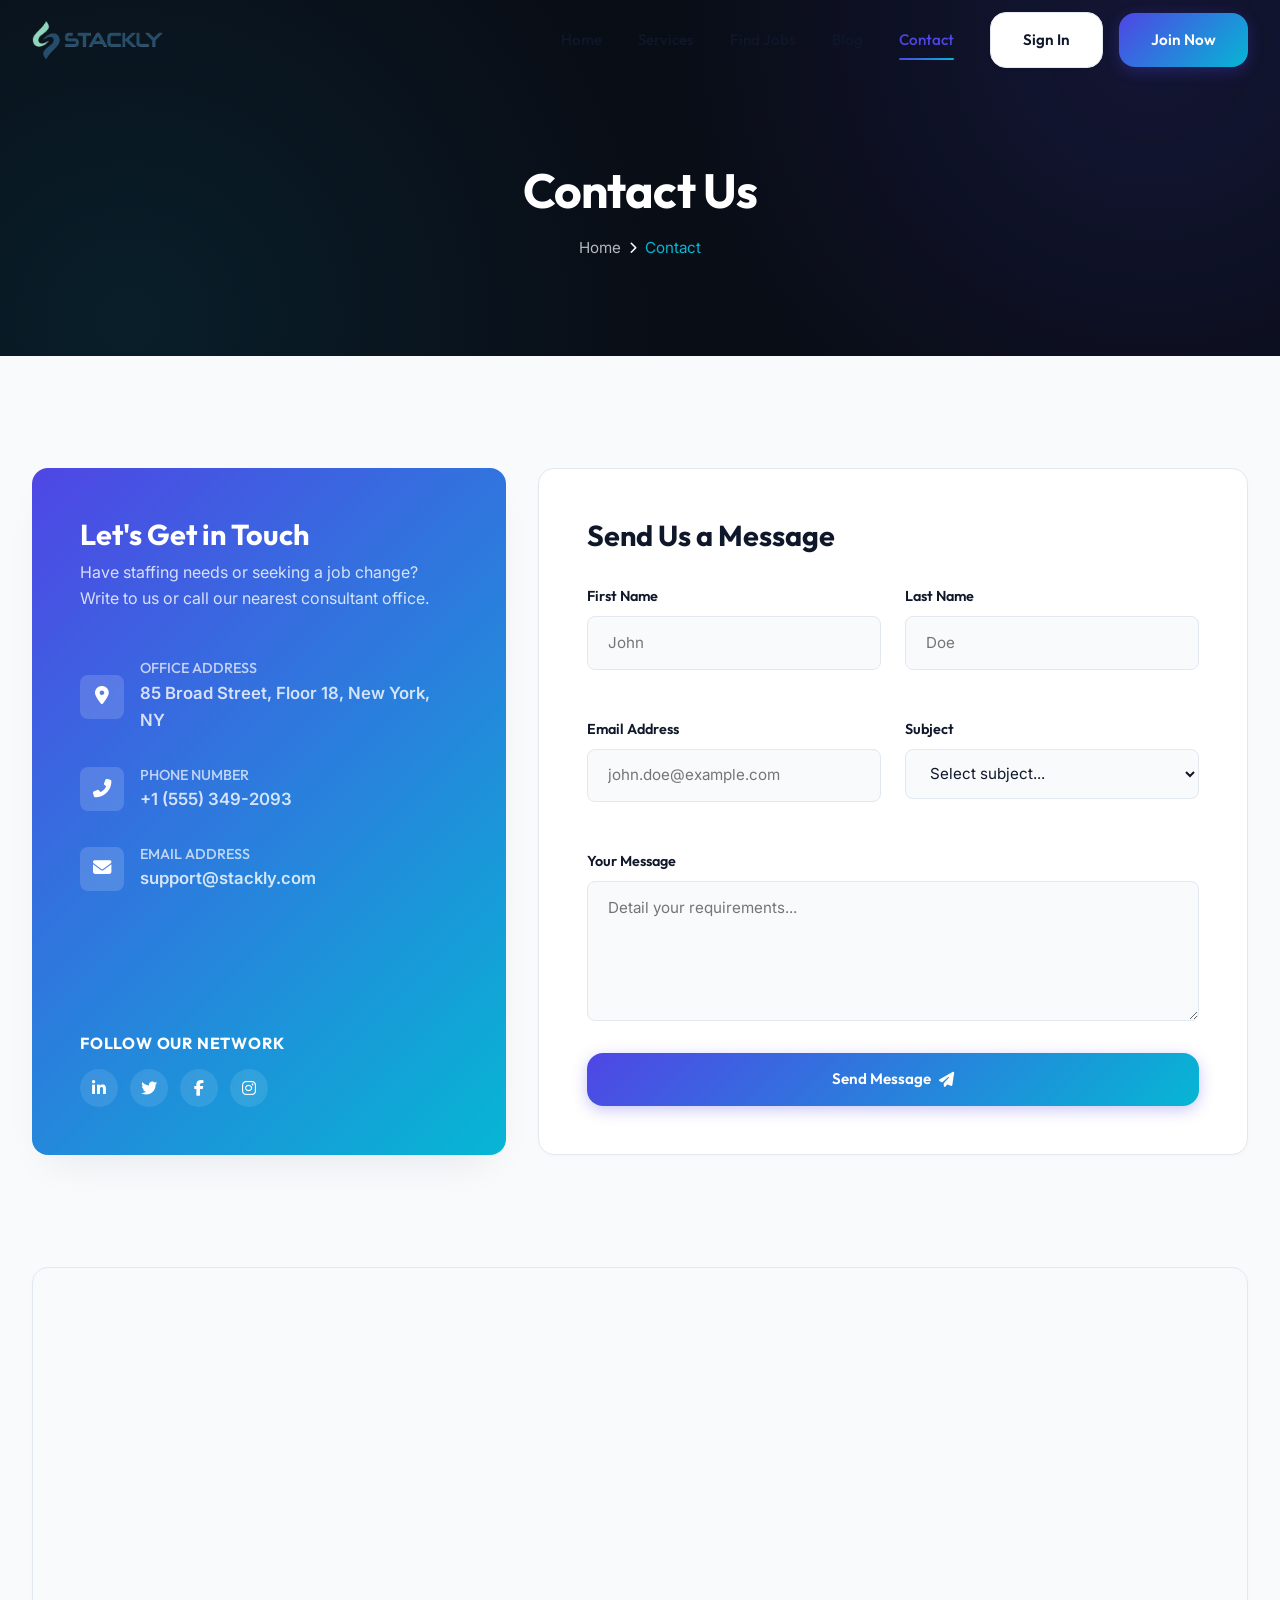
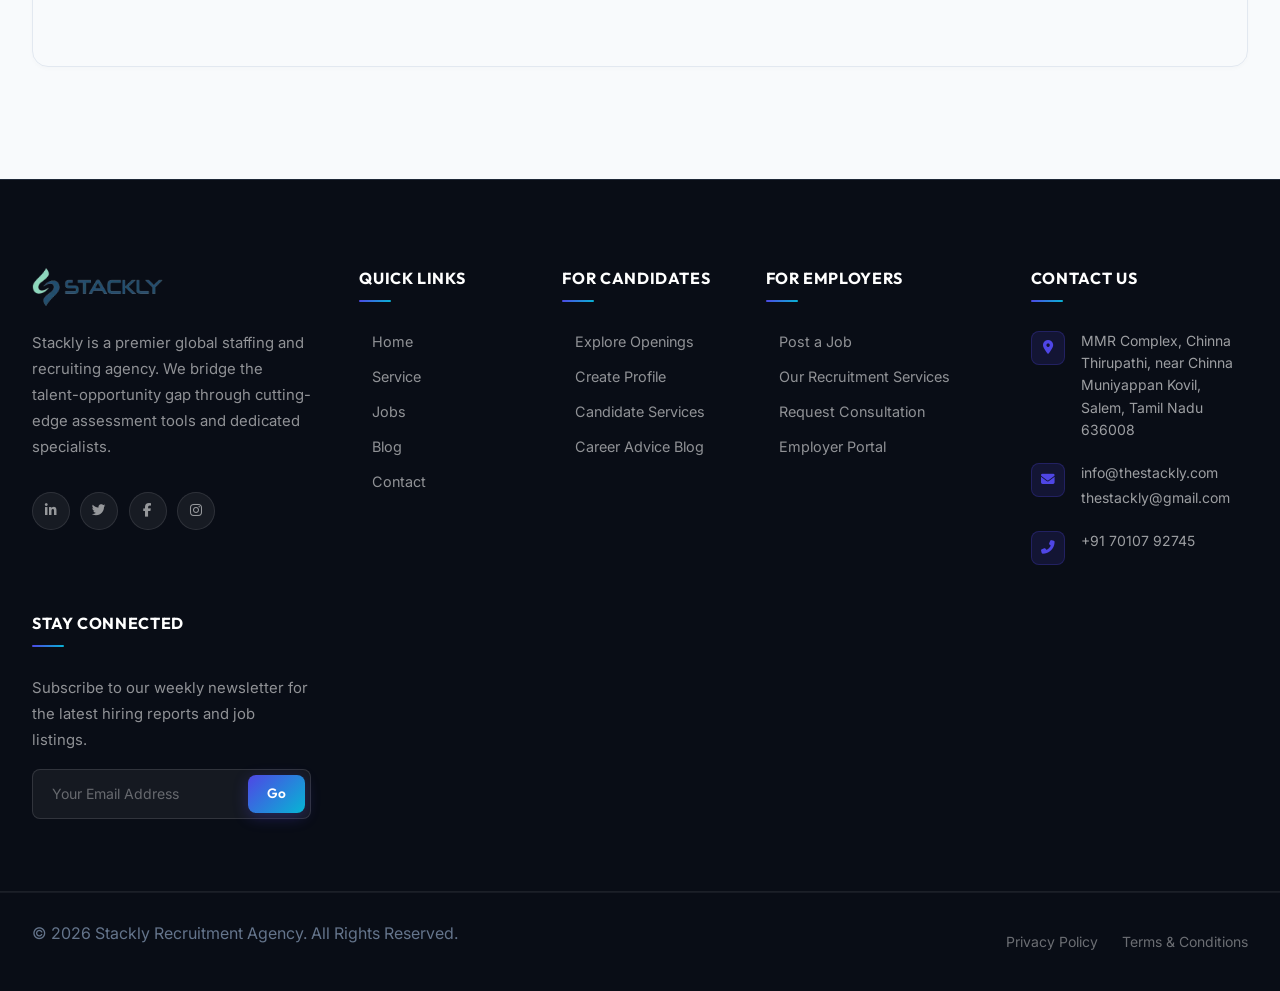
==== Contact.html @ 43ad19b8 "Add files via upload" ====
<!DOCTYPE html>
<html lang="en">
<head>
    <meta charset="UTF-8">
    <meta name="viewport" content="width=device-width, initial-scale=1.0">
    <meta name="description" content="Get in touch with Stackly Recruiting Agency. Find our phone number, address, and online query form.">
    <title>Contact Us - Stackly Recruiting Agency</title>
    <!-- Stylesheet -->
    <link rel="stylesheet" href="css/style.css">
    <!-- FontAwesome for Icons -->
    <link rel="stylesheet" href="https://cdnjs.cloudflare.com/ajax/libs/font-awesome/6.4.0/css/all.min.css">
</head>
<body>

    <!-- ==========================================================================
       HEADER / NAVIGATION
       ========================================================================== -->
    <header class="header">
        <div class="container">
            <a href="index.html" class="logo">
                <img src="images/logo.webp" alt="Stackly Logo">
            </a>
            
            <nav class="nav-menu">
                <a href="index.html" class="nav-link">Home</a>
                <a href="service.html" class="nav-link">Services</a>
                <a href="Project.html" class="nav-link">Find Jobs</a>
                <a href="Blog.html" class="nav-link">Blog</a>
                <a href="Contact.html" class="nav-link active">Contact</a>
                <div class="nav-actions">
                    <a href="signin.html" class="btn btn-secondary">Sign In</a>
                    <a href="signup.html" class="btn btn-primary">Join Now</a>
                </div>
            </nav>
            
            <button class="mobile-nav-toggle" aria-label="Toggle Navigation">
                <i class="fas fa-bars"></i>
            </button>
        </div>
    </header>

    <!-- ==========================================================================
       INNER HERO BANNER
       ========================================================================== -->
    <section class="inner-hero">
        <div class="container">
            <h1>Contact Us</h1>
            <div class="breadcrumbs">
                <a href="index.html">Home</a>
                <i class="fas fa-chevron-right" style="font-size: 0.75rem;"></i>
                <span>Contact</span>
            </div>
        </div>
    </section>

    <!-- ==========================================================================
       CONTACT GRID (INFO + FORM)
       ========================================================================== -->
    <section class="section-padding">
        <div class="container">
            <div class="grid contact-grid">
                
                <!-- Info Panel -->
                <div class="contact-info-panel reveal reveal-left">
                    <div>
                        <h3>Let's Get in Touch</h3>
                        <p style="margin-top: 0.5rem;">Have staffing needs or seeking a job change? Write to us or call our nearest consultant office.</p>
                        
                        <div class="contact-info-list">
                            <div class="contact-info-item">
                                <i class="fas fa-map-marker-alt"></i>
                                <div class="contact-info-text">
                                    <h5>Office Address</h5>
                                    <p>85 Broad Street, Floor 18, New York, NY</p>
                                </div>
                            </div>
                            
                            <div class="contact-info-item">
                                <i class="fas fa-phone-alt"></i>
                                <div class="contact-info-text">
                                    <h5>Phone Number</h5>
                                    <p>+1 (555) 349-2093</p>
                                </div>
                            </div>
                            
                            <div class="contact-info-item">
                                <i class="fas fa-envelope"></i>
                                <div class="contact-info-text">
                                    <h5>Email Address</h5>
                                    <p>support@stackly.com</p>
                                </div>
                            </div>
                        </div>
                    </div>
                    
                    <div>
                        <h4 style="color: #ffffff; font-size: 1rem; text-transform: uppercase; margin-bottom: 1rem; letter-spacing: 0.05em;">Follow Our Network</h4>
                        <div class="contact-socials">
                            <a href="#" aria-label="LinkedIn"><i class="fab fa-linkedin-in"></i></a>
                            <a href="#" aria-label="Twitter"><i class="fab fa-twitter"></i></a>
                            <a href="#" aria-label="Facebook"><i class="fab fa-facebook-f"></i></a>
                            <a href="#" aria-label="Instagram"><i class="fab fa-instagram"></i></a>
                        </div>
                    </div>
                </div>

                <!-- Form Panel -->
                <div class="contact-form-panel reveal reveal-right">
                    <h3 style="margin-bottom: 2rem;">Send Us a Message</h3>
                    
                    <form id="contact-form">
                        <div class="form-group-row">
                            <div class="form-group">
                                <label for="first-name">First Name</label>
                                <input type="text" id="first-name" class="form-control" placeholder="John" required>
                            </div>
                            <div class="form-group">
                                <label for="last-name">Last Name</label>
                                <input type="text" id="last-name" class="form-control" placeholder="Doe" required>
                            </div>
                        </div>
                        
                        <div class="form-group-row">
                            <div class="form-group">
                                <label for="email">Email Address</label>
                                <input type="email" id="email" class="form-control" placeholder="john.doe@example.com" required>
                            </div>
                            <div class="form-group">
                                <label for="subject">Subject</label>
                                <select id="subject" class="form-control" required style="cursor: pointer;">
                                    <option value="" disabled selected>Select subject...</option>
                                    <option value="hiring">Hiring Talent (Employer)</option>
                                    <option value="jobs">Finding a Job (Candidate)</option>
                                    <option value="partnership">Strategic Partnership</option>
                                    <option value="general">General Queries</option>
                                </select>
                            </div>
                        </div>
                        
                        <div class="form-group">
                            <label for="message">Your Message</label>
                            <textarea id="message" class="form-control" placeholder="Detail your requirements..." required></textarea>
                        </div>
                        
                        <button type="submit" class="btn btn-primary" style="width: 100%;">Send Message <i class="fas fa-paper-plane"></i></button>
                    </form>
                </div>
                
            </div>
        </div>
    </section>

    <!-- ==========================================================================
       MAP EMBED SECTION
       ========================================================================== -->
    <section class="container reveal reveal-up" style="margin-bottom: 7rem;">
        <div class="map-container">
            <iframe 
                src="https://www.google.com/maps/embed?pb=!1m18!1m12!1m3!1d3024.4851216514757!2d-74.01358322424858!3d40.70617947139474!2m3!1f0!2f0!3f0!3m2!1i1024!2i768!4f13.1!3m3!1m2!1m3!1d3024.4!2d-74.011!3d40.706!2m3!1f0!2f0!3f0!3m2!1i1024!2i768!4f13.1!5e0!3m2!1sen!2sus!4v1700000000000!5m2!1sen!2sus" 
                allowfullscreen="" 
                loading="lazy" 
                referrerpolicy="no-referrer-when-downgrade"
                title="Stackly Head Office Map Location">
            </iframe>
        </div>
    </section>

    <!-- ==========================================================================
       FOOTER
       ========================================================================== -->
    <footer class="footer">
        <div class="footer-top">
            <div class="container">
                <div class="footer-grid">
                    <!-- Column 1: Info -->
                    <div>
                        <a href="index.html" class="footer-logo">
                            <img src="images/logo.webp" alt="Stackly Logo">
                        </a>
                        <p class="footer-desc">Stackly is a premier global staffing and recruiting agency. We bridge the talent-opportunity gap through cutting-edge assessment tools and dedicated specialists.</p>
                        <div class="footer-socials">
                            <a href="404.html" aria-label="Follow us on LinkedIn"><i class="fab fa-linkedin-in"></i></a>
                            <a href="404.html" aria-label="Follow us on Twitter"><i class="fab fa-twitter"></i></a>
                            <a href="404.html" aria-label="Follow us on Facebook"><i class="fab fa-facebook-f"></i></a>
                            <a href="404.html" aria-label="Follow us on Instagram"><i class="fab fa-instagram"></i></a>
                        </div>
                    </div>
                    <!-- Column 2: Quick Links -->
                     <div>
                        <h4 class="footer-title">Quick Links</h4>
                        <div class="footer-links">
                            <a href="index.html">Home</a>
                            <a href="service.html">Service</a>
                            <a href="Project.html">Jobs</a>
                            <a href="Blog.html">Blog</a>
                            <a href="Contact.html">Contact</a>
                        </div>
                    </div>


                    <div>
                        <h4 class="footer-title">For Candidates</h4>
                        <div class="footer-links">
                            <a href="Project.html">Explore Openings</a>
                            <a href="signup.html">Create Profile</a>
                            <a href="service.html">Candidate Services</a>
                            <a href="Blog.html">Career Advice Blog</a>
                        </div>
                    </div>
                    <!-- Column 3: Quick Links -->
                    <div>
                        <h4 class="footer-title">For Employers</h4>
                        <div class="footer-links">
                            <a href="signup.html">Post a Job</a>
                            <a href="service.html">Our Recruitment Services</a>
                            <a href="Contact.html">Request Consultation</a>
                            <a href="signin.html">Employer Portal</a>
                        </div>
                    </div>
                    <!-- Column 4: Contact Us -->
                    <div>
                        <h4 class="footer-title">Contact Us</h4>
                        <div class="footer-contact-list">
                            <div class="footer-contact-item">
                                <div class="footer-contact-icon">
                                    <i class="fas fa-map-marker-alt"></i>
                                </div>
                                <div class="footer-contact-text">
                                    <p>MMR Complex, Chinna Thirupathi, near Chinna Muniyappan Kovil, Salem, Tamil Nadu 636008</p>
                                </div>
                            </div>
                            <div class="footer-contact-item">
                                <div class="footer-contact-icon">
                                    <i class="fas fa-envelope"></i>
                                </div>
                                <div class="footer-contact-text">
                                    <a href="mailto:info@thestackly.com">info@thestackly.com</a>
                                    <a href="mailto:thestackly@gmail.com">thestackly@gmail.com</a>
                                </div>
                            </div>
                            <div class="footer-contact-item">
                                <div class="footer-contact-icon">
                                    <i class="fas fa-phone-alt"></i>
                                </div>
                                <div class="footer-contact-text">
                                    <a href="tel:+917010792745">+91 70107 92745</a>
                                </div>
                            </div>
                        </div>
                    </div>
                    <!-- Column 5: Newsletter -->
                    <div>
                        <h4 class="footer-title">Stay Connected</h4>
                        <p class="footer-desc" style="margin-bottom: 1rem;">Subscribe to our weekly newsletter for the latest hiring reports and job listings.</p>
                        <form id="newsletter-form" class="newsletter-form">
                            <div class="newsletter-input-group">
                                <input type="email" placeholder="Your Email Address" required>
                                <button type="submit" class="btn btn-primary" style="border-radius: var(--radius-sm);">Go</button>
                            </div>
                        </form>
                    </div>
                </div>
            </div>
        </div>
        
        <div class="footer-bottom">
            <div class="container flex-between">
                <p>&copy; 2026 Stackly Recruitment Agency. All Rights Reserved.</p>
                <div class="footer-bottom-links">
                    <a href="404.html">Privacy Policy</a>
                    <a href="404.html">Terms & Conditions</a>
                </div>
            </div>
        </div>
    </footer>


    <!-- Script file -->
    <script src="js/script.js"></script>
</body>
</html>
---- css/style.css ----
@import url('https://fonts.googleapis.com/css2?family=Inter:wght@300;400;500;600;700&family=Outfit:wght@400;500;600;700;800&display=swap');

/* ==========================================================================
   DESIGN SYSTEM & VARIABLES
   ========================================================================== */
:root {
    /* Color Palette */
    --primary: #4f46e5;
    --primary-hover: #4338ca;
    --primary-light: rgba(79, 70, 229, 0.1);
    --secondary: #06b6d4;
    --secondary-hover: #0891b2;
    --secondary-light: rgba(6, 182, 212, 0.1);
    --accent: #f59e0b;
    
    /* Light Mode Colors */
    --bg-main: #f8fafc;
    --bg-card: #ffffff;
    --bg-header: rgba(255, 255, 255, 0.8);
    --text-main: #0f172a;
    --text-muted: #64748b;
    --border-color: #e2e8f0;
    
    /* Dark Mode Colors (For specific sections/cards or future toggle) */
    --dark-bg: #090d16;
    --dark-card: #111827;
    --dark-border: #1f2937;
    
    /* Gradients */
    --gradient-primary: linear-gradient(135deg, #4f46e5 0%, #06b6d4 100%);
    --gradient-hover: linear-gradient(135deg, #06b6d4 0%, #4f46e5 100%);
    --gradient-dark: linear-gradient(180deg, #090d16 0%, #111827 100%);
    --gradient-soft: linear-gradient(135deg, rgba(79, 70, 229, 0.05) 0%, rgba(6, 182, 212, 0.05) 100%);
    
    /* Shadows */
    --shadow-sm: 0 2px 4px rgba(0, 0, 0, 0.02);
    --shadow-md: 0 10px 25px -5px rgba(0, 0, 0, 0.04), 0 8px 10px -6px rgba(0, 0, 0, 0.04);
    --shadow-lg: 0 20px 40px -15px rgba(15, 23, 42, 0.08);
    --shadow-glow: 0 0 25px rgba(79, 70, 229, 0.15);
    
    /* Typography */
    --font-heading: 'Outfit', sans-serif;
    --font-body: 'Inter', sans-serif;
    
    /* Transitions */
    --transition-fast: 0.2s cubic-bezier(0.4, 0, 0.2, 1);
    --transition-normal: 0.4s cubic-bezier(0.4, 0, 0.2, 1);
    --transition-slow: 0.6s cubic-bezier(0.4, 0, 0.2, 1);
    
    /* Radius */
    --radius-sm: 8px;
    --radius-md: 16px;
    --radius-lg: 24px;
    --radius-full: 9999px;
    
    /* Layout */
    --header-height: 80px;
    --container-width: 1280px;
}

/* Dark theme elements selector override */
.dark-theme-section {
    --bg-main: var(--dark-bg);
    --bg-card: var(--dark-card);
    --text-main: #f8fafc;
    --text-muted: #94a3b8;
    --border-color: var(--dark-border);
}

/* ==========================================================================
   RESET & BASE STYLES
   ========================================================================== */
*, *::before, *::after {
    box-sizing: border-box;
    margin: 0;
    padding: 0;
}

html {
    scroll-behavior: smooth;
    font-size: 16px;
    -webkit-text-size-adjust: 100%;
}

body {
    background-color: var(--bg-main);
    color: var(--text-main);
    font-family: var(--font-body);
    line-height: 1.6;
    overflow-x: hidden;
    transition: background-color var(--transition-normal), color var(--transition-normal);
}

a {
    color: inherit;
    text-decoration: none;
    transition: color var(--transition-fast);
}

img {
    max-width: 100%;
    height: auto;
    display: block;
}

ul, ol {
    list-style: none;
}

button, input, textarea, select {
    font: inherit;
    color: inherit;
    background: none;
    border: none;
    outline: none;
}

button {
    cursor: pointer;
}

/* Custom Scrollbar */
::-webkit-scrollbar {
    width: 10px;
}
::-webkit-scrollbar-track {
    background: var(--bg-main);
}
::-webkit-scrollbar-thumb {
    background: var(--border-color);
    border-radius: var(--radius-full);
    border: 3px solid var(--bg-main);
}
::-webkit-scrollbar-thumb:hover {
    background: var(--text-muted);
}

/* ==========================================================================
   TYPOGRAPHY
   ========================================================================== */
h1, h2, h3, h4, h5, h6 {
    font-family: var(--font-heading);
    font-weight: 700;
    line-height: 1.25;
    color: var(--text-main);
}

h1 { font-size: 3.5rem; letter-spacing: -0.02em; }
h2 { font-size: 2.5rem; letter-spacing: -0.01em; }
h3 { font-size: 1.8rem; }
h4 { font-size: 1.4rem; }
h5 { font-size: 1.15rem; }
h6 { font-size: 1rem; }

p {
    color: var(--text-muted);
    font-size: 1rem;
    margin-bottom: 1rem;
}

.gradient-text {
    background: var(--gradient-primary);
    -webkit-background-clip: text;
    -webkit-text-fill-color: transparent;
    display: inline-block;
}

/* ==========================================================================
   UTILITY & LAYOUT CLASSES
   ========================================================================== */
.container {
    width: 100%;
    max-width: var(--container-width);
    margin: 0 auto;
    padding: 0 2rem;
}

.grid {
    display: grid;
    gap: 2rem;
}

.grid-2 { grid-template-columns: repeat(2, 1fr); }
.grid-3 { grid-template-columns: repeat(3, 1fr); }
.grid-4 { grid-template-columns: repeat(4, 1fr); }
.grid-5 { grid-template-columns: repeat(5, 1fr); }

/* Global Responsive Grid Behaviors */
@media (max-width: 991px) {
    .grid-3 { grid-template-columns: repeat(2, 1fr); }
    .grid-4 { grid-template-columns: repeat(2, 1fr); }
    .grid-5 { grid-template-columns: repeat(3, 1fr); }
    
    /* Force inline-styled grids (sidebars, dashboard panels) to stack on tablet/mobile */
    .grid[style*="grid-template-columns"] {
        grid-template-columns: 1fr !important;
    }
}

@media (max-width: 768px) {
    .grid-2 { grid-template-columns: 1fr; }
    .grid-3 { grid-template-columns: 1fr; }
    .grid-4 { grid-template-columns: 1fr; }
    .grid-5 { grid-template-columns: repeat(2, 1fr); }
}

@media (max-width: 480px) {
    .grid-5 { grid-template-columns: 1fr; }
    .container { padding: 0 1.25rem; }
}

/* Footer-specific proportioned 5-column grid */
.footer-grid {
    display: grid;
    grid-template-columns: 1.8fr 1fr 1fr 1.4fr 1.4fr;
    gap: 3rem;
    align-items: flex-start;
}

.flex {
    display: flex;
    align-items: center;
    gap: 1rem;
}

.flex-between {
    display: flex;
    align-items: center;
    justify-content: space-between;
}

.section-padding {
    padding: 7rem 0;
}

.text-center { text-align: center; }

.section-header {
    max-width: 600px;
    margin: 0 auto 4rem auto;
}

.section-subtitle {
    font-family: var(--font-heading);
    font-weight: 600;
    text-transform: uppercase;
    letter-spacing: 0.1em;
    font-size: 0.85rem;
    color: var(--primary);
    margin-bottom: 0.75rem;
    display: inline-block;
    padding: 0.25rem 0.75rem;
    background-color: var(--primary-light);
    border-radius: var(--radius-full);
}

.section-title {
    margin-bottom: 1.25rem;
}

/* ==========================================================================
   BUTTONS & BADGES
   ========================================================================== */
.btn {
    display: inline-flex;
    align-items: center;
    justify-content: center;
    gap: 0.5rem;
    padding: 0.9rem 2rem;
    font-family: var(--font-heading);
    font-weight: 600;
    font-size: 0.95rem;
    border-radius: var(--radius-md);
    transition: all var(--transition-fast);
    position: relative;
    overflow: hidden;
    z-index: 1;
}

.btn::before {
    content: '';
    position: absolute;
    top: 0;
    left: 0;
    width: 100%;
    height: 100%;
    background: var(--gradient-hover);
    z-index: -1;
    opacity: 0;
    transition: opacity var(--transition-fast);
}

.btn-primary {
    background: var(--gradient-primary);
    color: #ffffff;
    box-shadow: 0 4px 15px rgba(79, 70, 229, 0.3);
}

.btn-primary:hover {
    box-shadow: 0 6px 20px rgba(79, 70, 229, 0.4);
    transform: translateY(-2px);
}

.btn-primary:hover::before {
    opacity: 1;
}

.btn-secondary {
    background-color: var(--bg-card);
    color: var(--text-main);
    border: 1px solid var(--border-color);
    box-shadow: var(--shadow-sm);
}

.btn-secondary:hover {
    background-color: var(--primary);
    color: #ffffff;
    border-color: var(--primary);
    transform: translateY(-2px);
    box-shadow: var(--shadow-md);
}

.btn-icon {
    width: 48px;
    height: 48px;
    padding: 0;
    border-radius: var(--radius-full);
}

.badge {
    display: inline-flex;
    align-items: center;
    padding: 0.35rem 0.85rem;
    font-size: 0.75rem;
    font-weight: 600;
    border-radius: var(--radius-full);
    gap: 0.35rem;
}

.badge-primary { background-color: var(--primary-light); color: var(--primary); }
.badge-secondary { background-color: var(--secondary-light); color: var(--secondary); }
.badge-success { background-color: rgba(16, 185, 129, 0.1); color: #10b981; }
.badge-warning { background-color: rgba(245, 158, 11, 0.1); color: #f59e0b; }

/* ==========================================================================
   HEADER & NAVIGATION
   ========================================================================== */
.header {
    position: fixed;
    top: 0;
    left: 0;
    width: 100%;
    height: var(--header-height);
    background-color: transparent;
    z-index: 1000;
    transition: all var(--transition-normal);
}

.header.scrolled {
    background-color: var(--bg-header);
    backdrop-filter: blur(12px);
    box-shadow: var(--shadow-sm);
    border-bottom: 1px solid var(--border-color);
    height: 70px;
}

.header .container {
    height: 100%;
    display: flex;
    align-items: center;
    justify-content: space-between;
}

.logo img {
    height: 38px;
    width: auto;
}

.nav-menu {
    display: flex;
    align-items: center;
    gap: 2.25rem;
}

.nav-link {
    font-family: var(--font-heading);
    font-weight: 500;
    font-size: 0.95rem;
    color: var(--text-main);
    position: relative;
    padding: 0.5rem 0;
}

.nav-link::after {
    content: '';
    position: absolute;
    bottom: 0;
    left: 0;
    width: 0;
    height: 2px;
    background: var(--gradient-primary);
    transition: width var(--transition-fast);
    border-radius: var(--radius-full);
}

.nav-link:hover, .nav-link.active {
    color: var(--primary);
}

.nav-link:hover::after, .nav-link.active::after {
    width: 100%;
}

.nav-actions {
    display: flex;
    align-items: center;
    gap: 1rem;
}

.mobile-nav-toggle {
    display: none;
    font-size: 1.5rem;
    color: var(--text-main);
}

/* Mobile Dropdown Styling */
@media (max-width: 991px) {
    .mobile-nav-toggle {
        display: block;
    }
    
    .nav-menu {
        position: fixed;
        top: var(--header-height);
        left: -100%;
        width: 100%;
        height: calc(100vh - var(--header-height));
        background-color: var(--bg-card);
        flex-direction: column;
        align-items: stretch;
        padding: 2rem;
        gap: 1.5rem;
        box-shadow: var(--shadow-lg);
        transition: left var(--transition-normal);
        overflow-y: auto;
    }
    
    .nav-menu.active {
        left: 0;
    }
    
    .nav-menu .nav-link {
        font-size: 1.15rem;
        border-bottom: 1px solid var(--border-color);
        padding-bottom: 0.75rem;
    }
    
    .nav-actions {
        width: 100%;
        flex-direction: column;
        margin-top: 1rem;
    }
    
    .nav-actions .btn {
        width: 100%;
    }
}

/* ==========================================================================
   HERO SECTIONS
   ========================================================================== */
.hero {
    min-height: 100vh;
    padding-top: calc(var(--header-height) + 3rem);
    display: flex;
    align-items: center;
    background-image: radial-gradient(circle at 80% 20%, rgba(6, 182, 212, 0.08) 0%, transparent 40%),
                      radial-gradient(circle at 10% 80%, rgba(79, 70, 229, 0.05) 0%, transparent 50%);
    position: relative;
    overflow: hidden;
}

.hero-content {
    max-width: 650px;
}

.hero-badge {
    display: inline-flex;
    align-items: center;
    gap: 0.5rem;
    padding: 0.5rem 1rem;
    background-color: var(--bg-card);
    border: 1px solid var(--border-color);
    box-shadow: var(--shadow-sm);
    border-radius: var(--radius-full);
    margin-bottom: 1.5rem;
    font-size: 0.85rem;
    font-weight: 500;
}

.hero-badge span {
    width: 8px;
    height: 8px;
    background-color: var(--secondary);
    border-radius: var(--radius-full);
    display: inline-block;
    position: relative;
}

.hero-badge span::after {
    content: '';
    position: absolute;
    top: 0;
    left: 0;
    width: 100%;
    height: 100%;
    background-color: var(--secondary);
    border-radius: var(--radius-full);
    animation: pulse 1.5s infinite;
}

.hero-title {
    font-size: 4rem;
    font-weight: 800;
    line-height: 1.1;
    margin-bottom: 1.5rem;
}

.hero-desc {
    font-size: 1.15rem;
    margin-bottom: 2.5rem;
}

/* Job Search Widget in Hero */
.search-widget {
    background-color: var(--bg-card);
    padding: 0.75rem;
    border-radius: var(--radius-md);
    box-shadow: var(--shadow-lg);
    border: 1px solid var(--border-color);
    display: grid;
    grid-template-columns: 1fr 1fr 1fr auto;
    gap: 0.5rem;
    align-items: center;
}

.search-input-group {
    position: relative;
    border-right: 1px solid var(--border-color);
    padding: 0.5rem 1rem;
    display: flex;
    align-items: center;
    gap: 0.5rem;
}

.search-input-group:nth-child(3) {
    border-right: none;
}

.search-input-group i {
    color: var(--primary);
    font-size: 1.1rem;
}

.search-input-group input, .search-input-group select {
    width: 100%;
    color: var(--text-main);
    font-size: 0.9rem;
}

.search-input-group select {
    cursor: pointer;
}

@media (max-width: 768px) {
    .search-widget {
        grid-template-columns: 1fr;
        padding: 1.5rem;
        gap: 1rem;
    }
    
    .search-input-group {
        border-right: none;
        border-bottom: 1px solid var(--border-color);
        padding: 0.75rem 0;
    }
}

/* Floating Elements in Hero */
.hero-image-wrapper {
    position: relative;
}

.hero-image {
    width: 100%;
    max-width: 550px;
    margin: 0 auto;
    border-radius: var(--radius-lg);
    box-shadow: var(--shadow-lg);
    animation: float 6s ease-in-out infinite;
}

.floating-card {
    position: absolute;
    background-color: var(--bg-card);
    border-radius: var(--radius-md);
    box-shadow: var(--shadow-lg);
    border: 1px solid var(--border-color);
    padding: 1rem;
    display: flex;
    align-items: center;
    gap: 0.75rem;
    z-index: 2;
    animation: float-opposite 7s ease-in-out infinite;
}

.floating-card-1 {
    top: 15%;
    left: -10%;
}

.floating-card-2 {
    bottom: 15%;
    right: -5%;
    animation-delay: 1.5s;
}

.floating-icon {
    width: 44px;
    height: 44px;
    border-radius: var(--radius-sm);
    display: flex;
    align-items: center;
    justify-content: center;
    background-color: var(--primary-light);
    color: var(--primary);
    font-size: 1.25rem;
}

.floating-info h5 {
    font-size: 1rem;
    margin-bottom: 0.15rem;
}

.floating-info p {
    font-size: 0.75rem;
    margin-bottom: 0;
}

/* Inner Page Banner Hero */
.inner-hero {
    padding: 10rem 0 6rem 0;
    background-color: var(--dark-bg);
    background-image: radial-gradient(circle at 90% 10%, rgba(79, 70, 229, 0.15) 0%, transparent 40%),
                      radial-gradient(circle at 10% 90%, rgba(6, 182, 212, 0.1) 0%, transparent 45%);
    color: #ffffff;
    text-align: center;
}

.inner-hero h1 {
    color: #ffffff;
    font-size: 3rem;
    margin-bottom: 1rem;
}

.breadcrumbs {
    display: flex;
    align-items: center;
    justify-content: center;
    gap: 0.5rem;
    font-size: 0.95rem;
    color: var(--text-muted-dark);
}

.breadcrumbs a {
    color: rgba(255, 255, 255, 0.7);
}

.breadcrumbs a:hover {
    color: var(--secondary);
}

.breadcrumbs span {
    color: var(--secondary);
}

/* ==========================================================================
   STATS SECTION
   ========================================================================== */
.stats-bar {
    background-color: var(--bg-card);
    border-radius: var(--radius-lg);
    box-shadow: var(--shadow-lg);
    border: 1px solid var(--border-color);
    padding: 2.5rem;
    margin-top: -4rem;
    position: relative;
    z-index: 10;
}

.stat-item {
    text-align: center;
    border-right: 1px solid var(--border-color);
}

.stat-item:last-child {
    border-right: none;
}

.stat-num {
    font-size: 3rem;
    font-family: var(--font-heading);
    font-weight: 800;
    color: var(--primary);
    line-height: 1.1;
    margin-bottom: 0.5rem;
}

.stat-num span {
    color: var(--secondary);
}

.stat-label {
    font-size: 0.9rem;
    font-weight: 500;
    color: var(--text-muted);
    text-transform: uppercase;
    letter-spacing: 0.05em;
}

@media (max-width: 768px) {
    .stats-bar {
        margin-top: -2rem;
        padding: 1.5rem;
    }
    
    .stats-bar .grid {
        grid-template-columns: 1fr 1fr;
    }
    
    .stat-item:nth-child(2) {
        border-right: none;
    }
    
    .stat-item:nth-child(3) {
        margin-top: 1.5rem;
    }
    
    .stat-item:nth-child(4) {
        margin-top: 1.5rem;
        border-right: none;
    }
}

/* ==========================================================================
   SERVICES SECTION
   ========================================================================== */
.service-card {
    background-color: var(--bg-card);
    border-radius: var(--radius-md);
    border: 1px solid var(--border-color);
    padding: 2.5rem;
    box-shadow: var(--shadow-sm);
    transition: all var(--transition-normal);
    position: relative;
    overflow: hidden;
}

.service-card::after {
    content: '';
    position: absolute;
    bottom: 0;
    left: 0;
    width: 100%;
    height: 4px;
    background: var(--gradient-primary);
    transform: scaleX(0);
    transform-origin: left;
    transition: transform var(--transition-normal);
}

.service-icon-box {
    width: 60px;
    height: 60px;
    border-radius: var(--radius-sm);
    background-color: var(--primary-light);
    color: var(--primary);
    display: flex;
    align-items: center;
    justify-content: center;
    font-size: 1.75rem;
    margin-bottom: 1.75rem;
    transition: all var(--transition-fast);
}

.service-card h3 {
    margin-bottom: 1rem;
    font-size: 1.4rem;
}

.service-card p {
    margin-bottom: 1.5rem;
    font-size: 0.95rem;
}

.read-more-link {
    display: inline-flex;
    align-items: center;
    gap: 0.5rem;
    font-weight: 600;
    font-size: 0.9rem;
    color: var(--primary);
}

.read-more-link i {
    transition: transform var(--transition-fast);
}

.service-card:hover {
    transform: translateY(-8px);
    box-shadow: var(--shadow-lg);
    border-color: transparent;
}

.service-card:hover::after {
    transform: scaleX(1);
}

.service-card:hover .service-icon-box {
    background: var(--gradient-primary);
    color: #ffffff;
    transform: rotate(6deg);
}

.service-card:hover .read-more-link i {
    transform: translateX(5px);
}

/* ==========================================================================
   ABOUT & INTERACTIVE GRID SECTIONS
   ========================================================================== */
.about-image-grid {
    position: relative;
    padding-right: 2rem;
    padding-bottom: 2rem;
}

.about-img-1 {
    width: 85%;
    border-radius: var(--radius-lg);
    box-shadow: var(--shadow-md);
}

.about-img-2 {
    position: absolute;
    width: 55%;
    bottom: 0;
    right: 0;
    border-radius: var(--radius-md);
    box-shadow: var(--shadow-lg);
    border: 6px solid var(--bg-card);
}

.about-badge {
    position: absolute;
    top: 10%;
    right: 5%;
    background: var(--gradient-primary);
    color: #ffffff;
    padding: 1.5rem;
    border-radius: var(--radius-md);
    box-shadow: var(--shadow-lg);
    text-align: center;
    min-width: 120px;
}

.about-badge h4 {
    font-size: 2.25rem;
    color: #ffffff;
}

.about-badge p {
    font-size: 0.75rem;
    text-transform: uppercase;
    font-weight: 600;
    letter-spacing: 0.1em;
    color: rgba(255, 255, 255, 0.9);
    margin-bottom: 0;
}

.about-list {
    margin: 2rem 0;
}

.about-list-item {
    display: flex;
    align-items: flex-start;
    gap: 0.75rem;
    margin-bottom: 1rem;
}

.about-list-item i {
    color: var(--secondary);
    font-size: 1.15rem;
    margin-top: 0.25rem;
}

.about-list-item p {
    font-size: 0.95rem;
    margin-bottom: 0;
    font-weight: 500;
    color: var(--text-main);
}

/* ==========================================================================
   JOBS / PROJECTS SECTION
   ========================================================================== */
.filter-tabs {
    display: flex;
    justify-content: center;
    gap: 1rem;
    margin-bottom: 3rem;
    flex-wrap: wrap;
}

.filter-btn {
    padding: 0.6rem 1.5rem;
    font-family: var(--font-heading);
    font-weight: 600;
    font-size: 0.9rem;
    border-radius: var(--radius-full);
    border: 1px solid var(--border-color);
    background-color: var(--bg-card);
    transition: all var(--transition-fast);
}

.filter-btn.active, .filter-btn:hover {
    background-color: var(--primary);
    color: #ffffff;
    border-color: var(--primary);
    box-shadow: var(--shadow-sm);
}

/* Job Card Grid & Card styling */
.job-card {
    background-color: var(--bg-card);
    border-radius: var(--radius-md);
    border: 1px solid var(--border-color);
    padding: 2rem;
    box-shadow: var(--shadow-sm);
    transition: all var(--transition-normal);
    display: flex;
    flex-direction: column;
    justify-content: space-between;
}

.job-card-header {
    display: flex;
    justify-content: space-between;
    align-items: flex-start;
    margin-bottom: 1.25rem;
}

.company-logo-box {
    width: 50px;
    height: 50px;
    border-radius: var(--radius-sm);
    background-color: var(--bg-main);
    display: flex;
    align-items: center;
    justify-content: center;
    border: 1px solid var(--border-color);
}

.company-logo-box img {
    max-width: 32px;
    max-height: 32px;
}

.bookmark-btn {
    width: 36px;
    height: 36px;
    border-radius: var(--radius-full);
    background-color: var(--bg-main);
    display: flex;
    align-items: center;
    justify-content: center;
    color: var(--text-muted);
    font-size: 0.9rem;
    transition: all var(--transition-fast);
}

.bookmark-btn:hover, .bookmark-btn.active {
    background-color: var(--primary-light);
    color: var(--primary);
}

.job-details h4 {
    margin-bottom: 0.35rem;
    font-size: 1.2rem;
}

.job-details h4:hover {
    color: var(--primary);
}

.company-meta {
    font-size: 0.85rem;
    color: var(--text-muted);
    display: flex;
    align-items: center;
    gap: 0.75rem;
    margin-bottom: 1rem;
}

.job-tags {
    display: flex;
    flex-wrap: wrap;
    gap: 0.5rem;
    margin-bottom: 1.5rem;
}

.job-card-footer {
    border-top: 1px solid var(--border-color);
    padding-top: 1.25rem;
    display: flex;
    justify-content: space-between;
    align-items: center;
}

.job-salary {
    font-family: var(--font-heading);
    font-weight: 700;
    color: var(--primary);
    font-size: 1.15rem;
}

.job-salary span {
    font-size: 0.8rem;
    color: var(--text-muted);
    font-weight: 500;
}

.job-card:hover {
    transform: translateY(-5px);
    box-shadow: var(--shadow-lg);
    border-color: rgba(79, 70, 229, 0.2);
}

/* Sidebar Search Filters for Job/Project page */
.job-sidebar {
    background-color: var(--bg-card);
    border-radius: var(--radius-md);
    border: 1px solid var(--border-color);
    padding: 2rem;
    box-shadow: var(--shadow-sm);
    height: fit-content;
}

.sidebar-widget {
    margin-bottom: 2.25rem;
}

.sidebar-widget:last-child {
    margin-bottom: 0;
}

.widget-title {
    margin-bottom: 1.25rem;
    padding-bottom: 0.75rem;
    border-bottom: 1px solid var(--border-color);
    font-size: 1.15rem;
}

.search-input-box {
    position: relative;
    width: 100%;
}

.search-input-box input {
    width: 100%;
    padding: 0.75rem 2.5rem 0.75rem 1rem;
    border: 1px solid var(--border-color);
    border-radius: var(--radius-sm);
    color: var(--text-main);
    background-color: var(--bg-main);
}

.search-input-box i {
    position: absolute;
    right: 1rem;
    top: 50%;
    transform: translateY(-50%);
    color: var(--text-muted);
}

.filter-list-item {
    display: flex;
    align-items: center;
    gap: 0.75rem;
    margin-bottom: 0.85rem;
    font-size: 0.9rem;
    font-weight: 500;
    cursor: pointer;
}

.filter-list-item input[type="checkbox"] {
    width: 16px;
    height: 16px;
    border-radius: 4px;
    accent-color: var(--primary);
    cursor: pointer;
}

.filter-list-item span {
    margin-left: auto;
    color: var(--text-muted);
    font-size: 0.8rem;
    background-color: var(--bg-main);
    padding: 0.1rem 0.5rem;
    border-radius: var(--radius-full);
}

/* Pagination */
.pagination {
    display: flex;
    justify-content: center;
    align-items: center;
    gap: 0.5rem;
    margin-top: 4rem;
}

.pagination-item {
    width: 44px;
    height: 44px;
    border-radius: var(--radius-sm);
    display: flex;
    align-items: center;
    justify-content: center;
    font-family: var(--font-heading);
    font-weight: 600;
    border: 1px solid var(--border-color);
    background-color: var(--bg-card);
    transition: all var(--transition-fast);
}

.pagination-item:hover, .pagination-item.active {
    background-color: var(--primary);
    color: #ffffff;
    border-color: var(--primary);
}

/* ==========================================================================
   PROCESS / HOW IT WORKS SECTION
   ========================================================================== */
.process-section {
    background-color: var(--dark-bg);
    color: #ffffff;
    position: relative;
    overflow: hidden;
}

.process-section .section-title, .process-section h3 {
    color: #ffffff;
}

.process-step-container {
    position: relative;
}

.process-step-line {
    position: absolute;
    top: 55px;
    left: 10%;
    right: 10%;
    height: 2px;
    background-color: var(--dark-border);
    z-index: 1;
}

.process-step {
    text-align: center;
    position: relative;
    z-index: 2;
}

.process-step-num {
    width: 70px;
    height: 70px;
    background: var(--gradient-primary);
    color: #ffffff;
    border-radius: var(--radius-full);
    display: flex;
    align-items: center;
    justify-content: center;
    font-family: var(--font-heading);
    font-weight: 800;
    font-size: 1.5rem;
    margin: 0 auto 1.5rem auto;
    border: 6px solid var(--dark-bg);
    box-shadow: var(--shadow-glow);
}

.process-step h3 {
    margin-bottom: 0.75rem;
    font-size: 1.25rem;
}

.process-step p {
    color: var(--text-muted-dark);
    font-size: 0.9rem;
    max-width: 250px;
    margin: 0 auto;
}

@media (max-width: 768px) {
    .process-step-line {
        display: none;
    }
    
    .process-step {
        margin-bottom: 2.5rem;
    }
    
    .process-step:last-child {
        margin-bottom: 0;
    }
}

/* ==========================================================================
   TESTIMONIALS SECTION
   ========================================================================== */
.testimonial-card {
    background-color: var(--bg-card);
    border-radius: var(--radius-md);
    border: 1px solid var(--border-color);
    padding: 3rem;
    box-shadow: var(--shadow-sm);
    position: relative;
    transition: all var(--transition-normal);
}

.testimonial-quote-icon {
    position: absolute;
    top: 2rem;
    right: 2rem;
    font-size: 3rem;
    color: rgba(79, 70, 229, 0.05);
}

.testimonial-stars {
    color: var(--accent);
    margin-bottom: 1.25rem;
}

.testimonial-card p {
    font-size: 1.1rem;
    font-style: italic;
    color: var(--text-main);
    line-height: 1.7;
    margin-bottom: 2rem;
}

.testimonial-author {
    display: flex;
    align-items: center;
    gap: 1rem;
}

.testimonial-author img {
    width: 60px;
    height: 60px;
    border-radius: var(--radius-full);
    object-fit: cover;
}

.testimonial-author-info h4 {
    font-size: 1.1rem;
    margin-bottom: 0.15rem;
}

.testimonial-author-info p {
    font-size: 0.85rem;
    margin-bottom: 0;
    color: var(--text-muted);
    font-style: normal;
}

/* ==========================================================================
   BLOG / NEWS SECTION
   ========================================================================== */
.blog-card {
    background-color: var(--bg-card);
    border-radius: var(--radius-md);
    border: 1px solid var(--border-color);
    overflow: hidden;
    box-shadow: var(--shadow-sm);
    transition: all var(--transition-normal);
}

.blog-img-box {
    position: relative;
    overflow: hidden;
}

.blog-img-box img {
    width: 100%;
    height: 240px;
    object-fit: cover;
    transition: transform var(--transition-slow);
}

.blog-date-badge {
    position: absolute;
    top: 1rem;
    left: 1rem;
    background: var(--gradient-primary);
    color: #ffffff;
    padding: 0.4rem 0.9rem;
    font-family: var(--font-heading);
    font-weight: 700;
    font-size: 0.75rem;
    border-radius: var(--radius-sm);
    box-shadow: var(--shadow-sm);
}

.blog-content {
    padding: 2rem;
}

.blog-meta {
    display: flex;
    align-items: center;
    gap: 1.25rem;
    font-size: 0.8rem;
    color: var(--text-muted);
    margin-bottom: 1rem;
}

.blog-meta a:hover {
    color: var(--primary);
}

.blog-card h3 {
    font-size: 1.35rem;
    margin-bottom: 1rem;
}

.blog-card h3:hover {
    color: var(--primary);
}

.blog-card p {
    font-size: 0.95rem;
    margin-bottom: 1.5rem;
}

.blog-card:hover {
    transform: translateY(-6px);
    box-shadow: var(--shadow-lg);
    border-color: rgba(79, 70, 229, 0.15);
}

.blog-card:hover .blog-img-box img {
    transform: scale(1.08);
}

/* Sidebar recent posts */
.recent-post-item {
    display: flex;
    align-items: center;
    gap: 1rem;
    margin-bottom: 1.25rem;
}

.recent-post-item img {
    width: 70px;
    height: 70px;
    object-fit: cover;
    border-radius: var(--radius-sm);
}

.recent-post-info h5 {
    font-size: 0.95rem;
    line-height: 1.3;
    margin-bottom: 0.35rem;
}

.recent-post-info h5:hover {
    color: var(--primary);
}

.recent-post-info span {
    font-size: 0.8rem;
    color: var(--text-muted);
}

/* ==========================================================================
   CONTACT SECTION
   ========================================================================== */
.contact-grid {
    grid-template-columns: 1fr 1.5fr;
}

.contact-info-panel {
    background: var(--gradient-primary);
    color: #ffffff;
    border-radius: var(--radius-md);
    padding: 3rem;
    box-shadow: var(--shadow-lg);
    display: flex;
    flex-direction: column;
    justify-content: space-between;
}

.contact-info-panel h3, .contact-info-panel p {
    color: #ffffff;
}

.contact-info-panel p {
    opacity: 0.8;
}

.contact-info-list {
    margin: 3rem 0;
}

.contact-info-item {
    display: flex;
    align-items: center;
    gap: 1rem;
    margin-bottom: 2rem;
}

.contact-info-item i {
    width: 44px;
    height: 44px;
    background-color: rgba(255, 255, 255, 0.15);
    border-radius: var(--radius-sm);
    display: flex;
    align-items: center;
    justify-content: center;
    font-size: 1.15rem;
}

.contact-info-text h5 {
    font-size: 0.9rem;
    text-transform: uppercase;
    font-weight: 500;
    color: rgba(255, 255, 255, 0.7);
    margin-bottom: 0.15rem;
}

.contact-info-text p {
    font-size: 1.05rem;
    font-weight: 600;
    margin-bottom: 0;
}

.contact-socials {
    display: flex;
    gap: 0.75rem;
}

.contact-socials a {
    width: 38px;
    height: 38px;
    border-radius: var(--radius-full);
    background-color: rgba(255, 255, 255, 0.1);
    display: flex;
    align-items: center;
    justify-content: center;
    transition: all var(--transition-fast);
}

.contact-socials a:hover {
    background-color: #ffffff;
    color: var(--primary);
    transform: translateY(-3px);
}

/* Contact Form Styling */
.contact-form-panel {
    background-color: var(--bg-card);
    border-radius: var(--radius-md);
    border: 1px solid var(--border-color);
    padding: 3rem;
    box-shadow: var(--shadow-sm);
}

.form-group-row {
    display: grid;
    grid-template-columns: 1fr 1fr;
    gap: 1.5rem;
    margin-bottom: 1.5rem;
}

.form-group {
    margin-bottom: 1.5rem;
}

.form-group label {
    display: block;
    font-family: var(--font-heading);
    font-weight: 600;
    font-size: 0.9rem;
    margin-bottom: 0.5rem;
    color: var(--text-main);
}

.form-control {
    width: 100%;
    padding: 0.85rem 1.25rem;
    border: 1px solid var(--border-color);
    border-radius: var(--radius-sm);
    background-color: var(--bg-main);
    color: var(--text-main);
    font-size: 0.95rem;
    transition: all var(--transition-fast);
}

.form-control:focus {
    border-color: var(--primary);
    background-color: var(--bg-card);
    box-shadow: var(--shadow-glow);
}

textarea.form-control {
    resize: vertical;
    min-height: 140px;
}

@media (max-width: 768px) {
    .contact-grid {
        grid-template-columns: 1fr;
    }
    .form-group-row {
        grid-template-columns: 1fr;
        gap: 0;
    }
}

/* Map placeholder */
.map-container {
    width: 100%;
    height: 400px;
    border-radius: var(--radius-md);
    overflow: hidden;
    border: 1px solid var(--border-color);
    box-shadow: var(--shadow-sm);
}

.map-container iframe {
    width: 100%;
    height: 100%;
    border: none;
}

/* ==========================================================================
   AUTHENTICATION STYLES (Sign In / Sign Up)
   ========================================================================== */
.auth-wrapper {
    min-height: 100vh;
    display: grid;
    grid-template-columns: 1.2fr 1fr;
}

.auth-banner-panel {
    background: var(--gradient-primary);
    background-image: radial-gradient(circle at 10% 20%, rgba(6, 182, 212, 0.25) 0%, transparent 50%),
                      radial-gradient(circle at 80% 80%, rgba(79, 70, 229, 0.3) 0%, transparent 60%);
    color: #ffffff;
    display: flex;
    flex-direction: column;
    justify-content: space-between;
    padding: 4rem;
    position: relative;
    overflow: hidden;
}

.auth-banner-content {
    margin: auto 0;
}

.auth-banner-content h1 {
    color: rgb(142, 229, 235);
    font-size: 3.5rem;
    line-height: 1.15;
    margin-bottom: 1.5rem;
}

.auth-banner-content p {
    color: rgb(195, 148, 238);
    font-size: 1.2rem;
    max-width: 500px;
}

.auth-logo {
    display: flex;
    align-items: center;
    gap: 0.5rem;
}

.auth-logo img {
    height: 42px;
}

.auth-form-panel {
    background-color: var(--bg-card);
    display: flex;
    flex-direction: column;
    justify-content: center;
    padding: 5rem;
    overflow-y: auto;
}

.auth-form-container {
    max-width: 420px;
    width: 100%;
    margin: 0 auto;
}

.auth-header {
    margin-bottom: 2.5rem;
}

.auth-header h2 {
    font-size: 2.2rem;
    margin-bottom: 0.5rem;
}

.auth-toggle-container {
    background-color: var(--bg-main);
    border: 1px solid var(--border-color);
    padding: 0.35rem;
    border-radius: var(--radius-sm);
    display: grid;
    grid-template-columns: 1fr 1fr;
    gap: 0.25rem;
    margin-bottom: 2rem;
}

.auth-toggle-btn {
    padding: 0.6rem;
    font-family: var(--font-heading);
    font-weight: 600;
    font-size: 0.9rem;
    border-radius: 6px;
    text-align: center;
    transition: all var(--transition-fast);
}

.auth-toggle-btn.active {
    background-color: var(--bg-card);
    color: var(--primary);
    box-shadow: var(--shadow-sm);
}

.social-login-group {
    display: grid;
    grid-template-columns: 1fr 1fr;
    gap: 1rem;
    margin-bottom: 1.5rem;
}

.btn-social {
    border: 1px solid var(--border-color);
    border-radius: var(--radius-sm);
    padding: 0.75rem;
    display: flex;
    align-items: center;
    justify-content: center;
    gap: 0.5rem;
    font-size: 0.9rem;
    font-weight: 500;
    transition: all var(--transition-fast);
}

.btn-social:hover {
    background-color: var(--bg-main);
    border-color: var(--text-muted);
}

.divider-text {
    text-align: center;
    position: relative;
    margin: 1.5rem 0;
    font-size: 0.85rem;
    color: var(--text-muted);
}

.divider-text::before, .divider-text::after {
    content: '';
    position: absolute;
    top: 50%;
    width: 40%;
    height: 1px;
    background-color: var(--border-color);
}

.divider-text::before { left: 0; }
.divider-text::after { right: 0; }

.auth-footer {
    margin-top: 2rem;
    text-align: center;
    font-size: 0.95rem;
}

.auth-footer a {
    color: var(--primary);
    font-weight: 600;
}

.auth-footer a:hover {
    text-decoration: underline;
}

@media (max-width: 991px) {
    .auth-wrapper {
        grid-template-columns: 1fr;
    }
    .auth-banner-panel {
        display: none;
    }
    .auth-form-panel {
        padding: 3rem 1.5rem;
    }
}

/* ==========================================================================
   DASHBOARD STYLES (User & Admin)
   ========================================================================== */
.dashboard-layout {
    display: grid;
    grid-template-columns: 280px 1fr;
    min-height: 100vh;
}

.dashboard-sidebar {
    background-color: var(--dark-bg);
    border-right: 1px solid var(--dark-border);
    color: #ffffff;
    display: flex;
    flex-direction: column;
    justify-content: space-between;
    padding: 2rem 1.5rem;
    position: fixed;
    width: 280px;
    height: 100vh;
    z-index: 100;
    transition: left var(--transition-normal);
}

.sidebar-logo {
    display: flex;
    align-items: center;
    gap: 0.5rem;
    margin-bottom: 3rem;
}

.sidebar-logo img {
    height: 34px;
}

.sidebar-menu {
    display: flex;
    flex-direction: column;
    gap: 0.5rem;
}

.sidebar-link {
    display: flex;
    align-items: center;
    gap: 1rem;
    padding: 0.85rem 1.25rem;
    border-radius: var(--radius-sm);
    color: var(--text-muted-dark);
    font-family: var(--font-heading);
    font-weight: 500;
    transition: all var(--transition-fast);
}

.sidebar-link i {
    font-size: 1.15rem;
}

.sidebar-link:hover, .sidebar-link.active {
    background-color: var(--primary);
    color: #ffffff;
}

.sidebar-footer {
    border-top: 1px solid var(--dark-border);
    padding-top: 1.5rem;
}

.dashboard-main {
    margin-left: 280px;
    padding: 2rem 3rem;
    background-color: var(--bg-main);
    min-height: 100vh;
}

.dashboard-topbar {
    display: flex;
    align-items: center;
    justify-content: space-between;
    padding-bottom: 2rem;
    border-bottom: 1px solid var(--border-color);
    margin-bottom: 2.5rem;
}

.dashboard-welcome h2 {
    font-size: 1.75rem;
}

.dashboard-user-profile {
    display: flex;
    align-items: center;
    gap: 0.75rem;
}

.dashboard-user-profile img {
    width: 44px;
    height: 44px;
    border-radius: var(--radius-full);
    object-fit: cover;
    border: 2px solid var(--primary);
}

.dashboard-user-info h5 {
    font-size: 0.95rem;
    margin-bottom: 0.15rem;
}

.dashboard-user-info p {
    font-size: 0.75rem;
    margin-bottom: 0;
}

.stats-card-grid {
    display: grid;
    grid-template-columns: repeat(auto-fit, minmax(220px, 1fr));
    gap: 1.5rem;
    margin-bottom: 3rem;
}

.stat-card {
    background-color: var(--bg-card);
    border-radius: var(--radius-md);
    border: 1px solid var(--border-color);
    padding: 1.75rem;
    box-shadow: var(--shadow-sm);
    display: flex;
    align-items: center;
    justify-content: space-between;
    transition: transform var(--transition-fast);
}

.stat-card:hover {
    transform: translateY(-3px);
    box-shadow: var(--shadow-md);
}

.stat-card-value {
    font-size: 2.25rem;
    font-family: var(--font-heading);
    font-weight: 700;
    line-height: 1.1;
    margin-bottom: 0.25rem;
}

.stat-card-title {
    font-size: 0.85rem;
    font-weight: 600;
    color: var(--text-muted);
    text-transform: uppercase;
    letter-spacing: 0.05em;
}

.stat-card-icon {
    width: 54px;
    height: 54px;
    border-radius: var(--radius-sm);
    display: flex;
    align-items: center;
    justify-content: center;
    font-size: 1.5rem;
}

.stat-card-icon.primary { background-color: var(--primary-light); color: var(--primary); }
.stat-card-icon.secondary { background-color: var(--secondary-light); color: var(--secondary); }
.stat-card-icon.success { background-color: rgba(16, 185, 129, 0.1); color: #10b981; }
.stat-card-icon.warning { background-color: rgba(245, 158, 11, 0.1); color: #f59e0b; }

/* Dashboard Card Content Panels */
.dashboard-panel {
    background-color: var(--bg-card);
    border-radius: var(--radius-md);
    border: 1px solid var(--border-color);
    padding: 2rem;
    box-shadow: var(--shadow-sm);
    margin-bottom: 2rem;
}

.panel-header {
    display: flex;
    align-items: center;
    justify-content: space-between;
    margin-bottom: 1.5rem;
    padding-bottom: 1rem;
    border-bottom: 1px solid var(--border-color);
}

.panel-header h3 {
    font-size: 1.25rem;
}

/* Dashboard Table styling */
.table-responsive {
    overflow-x: auto;
    width: 100%;
}

.dashboard-table {
    width: 100%;
    border-collapse: collapse;
    text-align: left;
}

.dashboard-table th {
    font-family: var(--font-heading);
    font-weight: 600;
    font-size: 0.9rem;
    color: var(--text-muted);
    padding: 1rem 1.5rem;
    border-bottom: 2px solid var(--border-color);
    background-color: var(--bg-main);
}

.dashboard-table td {
    padding: 1.25rem 1.5rem;
    border-bottom: 1px solid var(--border-color);
    font-size: 0.95rem;
}

.dashboard-table tr:last-child td {
    border-bottom: none;
}

.dashboard-table tbody tr:hover {
    background-color: var(--bg-main);
}

.action-btns {
    display: flex;
    gap: 0.5rem;
}

.btn-action-icon {
    width: 32px;
    height: 32px;
    border-radius: 4px;
    display: flex;
    align-items: center;
    justify-content: center;
    font-size: 0.85rem;
    border: 1px solid var(--border-color);
    transition: all var(--transition-fast);
}

.btn-action-icon:hover {
    background-color: var(--primary);
    color: #ffffff;
    border-color: var(--primary);
}

.btn-action-icon.danger:hover {
    background-color: #ef4444;
    color: #ffffff;
    border-color: #ef4444;
}

@media (max-width: 991px) {
    .dashboard-layout {
        grid-template-columns: 1fr;
    }
    
    .dashboard-sidebar {
        left: -280px;
    }
    
    .dashboard-sidebar.active {
        left: 0;
    }
    
    .dashboard-main {
        margin-left: 0;
        padding: 1.5rem;
    }
}

/* ==========================================================================
   404 PAGE STYLES
   ========================================================================== */
.error-wrapper {
    min-height: 100vh;
    display: flex;
    align-items: center;
    justify-content: center;
    text-align: center;
    background-image: radial-gradient(circle at 50% 50%, rgba(79, 70, 229, 0.05) 0%, transparent 60%);
    padding: 2rem;
}

.error-content {
    max-width: 550px;
}

.error-code {
    font-size: 9rem;
    font-family: var(--font-heading);
    font-weight: 800;
    line-height: 1;
    background: var(--gradient-primary);
    -webkit-background-clip: text;
    -webkit-text-fill-color: transparent;
    margin-bottom: 1.5rem;
    position: relative;
    animation: float 5s ease-in-out infinite;
}

.error-title {
    font-size: 2.2rem;
    margin-bottom: 1rem;
}

.error-desc {
    font-size: 1.05rem;
    margin-bottom: 2.5rem;
}

/* ==========================================================================
   FOOTER SECTION
   ========================================================================== */
.footer {
    background-color: var(--dark-bg);
    color: #ffffff;
    border-top: 1px solid var(--dark-border);
    padding-top: 5.5rem;
}

.footer-top {
    padding-bottom: 4.5rem;
    border-bottom: 1px solid rgba(255, 255, 255, 0.08);
}

/* Brand column */
.footer-logo {
    display: flex;
    align-items: center;
    gap: 0.5rem;
    margin-bottom: 1.5rem;
}

.footer-logo img {
    height: 38px;
}

.footer-desc {
    color: rgba(255, 255, 255, 0.55);
    font-size: 0.93rem;
    line-height: 1.75;
    margin-bottom: 2rem;
    max-width: 280px;
}

.footer-socials {
    display: flex;
    gap: 0.65rem;
}

.footer-socials a {
    width: 38px;
    height: 38px;
    border-radius: var(--radius-full);
    background-color: rgba(255, 255, 255, 0.06);
    border: 1px solid rgba(255, 255, 255, 0.1);
    display: flex;
    align-items: center;
    justify-content: center;
    color: rgba(255, 255, 255, 0.55);
    font-size: 0.85rem;
    transition: all var(--transition-fast);
}

.footer-socials a:hover {
    background-color: var(--primary);
    color: #ffffff;
    border-color: var(--primary);
    transform: translateY(-3px);
    box-shadow: 0 6px 16px rgba(79, 70, 229, 0.3);
}

/* Column titles */
.footer-title {
    color: #ffffff;
    font-family: var(--font-heading);
    font-size: 1rem;
    font-weight: 700;
    letter-spacing: 0.04em;
    text-transform: uppercase;
    margin-bottom: 1.75rem;
    padding-bottom: 0.85rem;
    position: relative;
}

.footer-title::after {
    content: '';
    position: absolute;
    bottom: 0;
    left: 0;
    width: 32px;
    height: 2px;
    background: var(--gradient-primary);
    border-radius: var(--radius-full);
}

/* Quick links & nav columns */
.footer-links {
    display: flex;
    flex-direction: column;
    gap: 0.75rem;
}

.footer-links a {
    color: rgba(255, 255, 255, 0.55);
    font-size: 0.9rem;
    display: flex;
    align-items: center;
    gap: 0.5rem;
    transition: all var(--transition-fast);
}

.footer-links a::before {
    content: '';
    display: inline-block;
    width: 5px;
    height: 5px;
    border-radius: 50%;
    background-color: var(--primary);
    opacity: 0;
    flex-shrink: 0;
    transition: opacity var(--transition-fast), transform var(--transition-fast);
    transform: scale(0);
}

.footer-links a:hover {
    color: #ffffff;
    padding-left: 4px;
}

.footer-links a:hover::before {
    opacity: 1;
    transform: scale(1);
}

/* Newsletter column */
.newsletter-form {
    display: flex;
    flex-direction: column;
    gap: 0.75rem;
}

.newsletter-input-group {
    display: flex;
    border: 1px solid rgba(255, 255, 255, 0.12);
    border-radius: var(--radius-sm);
    background-color: rgba(255, 255, 255, 0.05);
    padding: 0.3rem;
    transition: border-color var(--transition-fast);
}

.newsletter-input-group:focus-within {
    border-color: var(--primary);
}

.newsletter-input-group input {
    width: 100%;
    padding: 0.5rem 0.9rem;
    color: #ffffff;
    font-size: 0.88rem;
    background: transparent;
}

.newsletter-input-group input::placeholder {
    color: rgba(255, 255, 255, 0.35);
}

.newsletter-input-group .btn {
    padding: 0.5rem 1.2rem;
    font-size: 0.85rem;
    white-space: nowrap;
    flex-shrink: 0;
}

/* Footer bottom bar */
.footer-bottom {
    padding: 1.75rem 0;
    font-size: 0.875rem;
    color: rgba(255, 255, 255, 0.4);
    border-top: 1px solid rgba(255, 255, 255, 0.06);
}

.footer-bottom-links {
    display: flex;
    gap: 1.5rem;
}

.footer-bottom-links a {
    color: rgba(255, 255, 255, 0.4);
    transition: color var(--transition-fast);
}

.footer-bottom-links a:hover {
    color: var(--secondary);
}

/* Responsive footer grid */
@media (max-width: 1200px) {
    .footer-grid {
        grid-template-columns: 1.5fr 1fr 1fr;
        gap: 2.5rem;
    }

    .footer-grid > div:nth-child(1) {
        grid-column: 1 / -1;
    }

    .footer-desc {
        max-width: 480px;
    }
}

@media (max-width: 768px) {
    .footer-grid {
        grid-template-columns: 1fr 1fr;
        gap: 2rem;
    }

    .footer-grid > div:nth-child(1) {
        grid-column: 1 / -1;
    }

    .footer-desc {
        max-width: 100%;
    }

    .footer {
        padding-top: 4rem;
    }

    .footer-top {
        padding-bottom: 3rem;
    }

    .footer-bottom .container {
        flex-direction: column;
        gap: 1rem;
        text-align: center;
    }
}

@media (max-width: 480px) {
    .footer-grid {
        grid-template-columns: 1fr;
    }
}

/* ==========================================================================
   ANIMATIONS & REVEAL ON SCROLL
   ========================================================================== */
@keyframes float {
    0% { transform: translateY(0px); }
    50% { transform: translateY(-12px); }
    100% { transform: translateY(0px); }
}

@keyframes float-opposite {
    0% { transform: translateY(0px); }
    50% { transform: translateY(12px); }
    100% { transform: translateY(0px); }
}

@keyframes pulse {
    0% { transform: scale(1); opacity: 1; }
    100% { transform: scale(2.2); opacity: 0; }
}

/* Reveal classes */
.reveal {
    opacity: 0;
    transition: all var(--transition-slow);
}

.reveal-fade {
    transform: scale(0.96);
}

.reveal-up {
    transform: translateY(40px);
}

.reveal-down {
    transform: translateY(-40px);
}

.reveal-left {
    transform: translateX(-40px);
}

.reveal-right {
    transform: translateX(40px);
}

.reveal.reveal-active {
    opacity: 1;
    transform: translate(0) scale(1);
}

/* Hover Zoom Effect on Images */
.hover-zoom-container {
    overflow: hidden;
    border-radius: var(--radius-md);
}

.hover-zoom-container img {
    transition: transform var(--transition-slow);
}

.hover-zoom-container:hover img {
    transform: scale(1.06);
}

/* Custom Alert Popup */
.custom-alert {
    position: fixed;
    bottom: 24px;
    right: -400px;
    background-color: var(--bg-card);
    border: 1px solid var(--border-color);
    box-shadow: var(--shadow-lg);
    border-left: 4px solid var(--primary);
    border-radius: var(--radius-sm);
    padding: 1.25rem 2rem;
    display: flex;
    align-items: center;
    gap: 1rem;
    z-index: 2000;
    transition: right var(--transition-normal);
}

.custom-alert.active {
    right: 24px;
}

.custom-alert i {
    color: var(--primary);
    font-size: 1.5rem;
}

.custom-alert-content h5 {
    font-size: 0.95rem;
    margin-bottom: 0.15rem;
}

.custom-alert-content p {
    font-size: 0.8rem;
    margin-bottom: 0;
    color: var(--text-muted);
}

/* ==========================================================================
   DASHBOARD LAYOUT & CORE COMPONENTS
   ========================================================================== */

.dashboard-layout {
    display: flex;
    min-height: 100vh;
    background-color: var(--bg-main);
}

.dashboard-sidebar {
    width: 280px;
    background-color: var(--dark-bg);
    color: #ffffff;
    display: flex;
    flex-direction: column;
    justify-content: space-between;
    padding: 2rem 1.5rem;
    position: fixed;
    height: 100vh;
    overflow-y: auto;
    z-index: 100;
}

.sidebar-logo img {
    height: 36px;
    margin-bottom: 2.5rem;
}

.sidebar-heading {
    font-size: 0.75rem;
    text-transform: uppercase;
    letter-spacing: 1px;
    color: rgba(255, 255, 255, 0.4);
    margin-bottom: 1rem;
    margin-top: 1.5rem;
    font-weight: 600;
}

.sidebar-menu {
    display: flex;
    flex-direction: column;
    gap: 0.5rem;
}

.sidebar-link {
    display: flex;
    align-items: center;
    gap: 1rem;
    padding: 0.8rem 1rem;
    color: rgba(255, 255, 255, 0.7);
    font-weight: 500;
    border-radius: var(--radius-sm);
    transition: all var(--transition-fast);
}

.sidebar-link i {
    font-size: 1.1rem;
    width: 20px;
    text-align: center;
}

.sidebar-link:hover, .sidebar-link.active {
    background-color: rgba(255, 255, 255, 0.1);
    color: #ffffff;
}

.sidebar-link.active {
    background-color: var(--primary);
}

.dashboard-main {
    flex: 1;
    margin-left: 280px;
    padding: 2rem 3rem;
    overflow-x: hidden;
}

.dashboard-topbar {
    display: flex;
    justify-content: space-between;
    align-items: center;
    margin-bottom: 2.5rem;
    background-color: var(--bg-card);
    padding: 1rem 1.5rem;
    border-radius: var(--radius-md);
    box-shadow: var(--shadow-sm);
}

.dashboard-welcome h2 {
    font-size: 1.5rem;
    margin-bottom: 0.25rem;
}

.dashboard-user-profile {
    display: flex;
    align-items: center;
    gap: 1rem;
}

.dashboard-user-profile img {
    width: 48px;
    height: 48px;
    border-radius: 50%;
    object-fit: cover;
    border: 2px solid var(--border-color);
}

.stats-card-grid {
    display: grid;
    grid-template-columns: repeat(4, 1fr);
    gap: 1.5rem;
    margin-bottom: 2rem;
}

.dashboard-panel {
    background-color: var(--bg-card);
    border-radius: var(--radius-md);
    padding: 1.5rem;
    box-shadow: var(--shadow-sm);
    border: 1px solid var(--border-color);
    margin-bottom: 2rem;
}

.panel-header {
    display: flex;
    justify-content: space-between;
    align-items: center;
    margin-bottom: 1.5rem;
    border-bottom: 1px solid var(--border-color);
    padding-bottom: 1rem;
}

.panel-header h3 {
    font-size: 1.1rem;
    margin-bottom: 0;
}

.dashboard-table {
    width: 100%;
    border-collapse: collapse;
}

.dashboard-table th, .dashboard-table td {
    padding: 1rem;
    text-align: left;
    border-bottom: 1px solid var(--border-color);
}

.dashboard-table th {
    font-weight: 600;
    color: var(--text-muted);
    font-size: 0.85rem;
    background-color: var(--bg-main);
}

/* ==========================================================================
   ADVANCED DASHBOARD WIDGETS & ANIMATIONS
   ========================================================================== */

/* Staggered Reveals */
.delay-1 { animation-delay: 0.1s; }
.delay-2 { animation-delay: 0.2s; }
.delay-3 { animation-delay: 0.3s; }
.delay-4 { animation-delay: 0.4s; }

/* Progress Bars */
.progress-container {
    width: 100%;
    background-color: var(--bg-main);
    border-radius: var(--radius-full);
    height: 8px;
    overflow: hidden;
    margin: 0.5rem 0;
}

.progress-bar {
    height: 100%;
    background: var(--gradient-primary);
    border-radius: var(--radius-full);
    width: 0;
    transition: width 1.5s cubic-bezier(0.4, 0, 0.2, 1);
}

.progress-bar.success { background: linear-gradient(135deg, #10b981 0%, #059669 100%); }
.progress-bar.warning { background: linear-gradient(135deg, #f59e0b 0%, #d97706 100%); }

/* Timeline Widget */
.timeline {
    position: relative;
    padding-left: 1.5rem;
}

.timeline::before {
    content: '';
    position: absolute;
    left: 0;
    top: 0;
    height: 100%;
    width: 2px;
    background-color: var(--border-color);
}

.timeline-item {
    position: relative;
    padding-bottom: 1.5rem;
}

.timeline-item:last-child {
    padding-bottom: 0;
}

.timeline-marker {
    position: absolute;
    left: -1.8rem;
    width: 12px;
    height: 12px;
    border-radius: 50%;
    background-color: var(--primary);
    border: 2px solid var(--bg-card);
    box-shadow: 0 0 0 3px var(--primary-light);
}

.timeline-marker.success { background-color: #10b981; box-shadow: 0 0 0 3px rgba(16, 185, 129, 0.1); }
.timeline-marker.warning { background-color: #f59e0b; box-shadow: 0 0 0 3px rgba(245, 158, 11, 0.1); }

.timeline-content h5 {
    font-size: 0.95rem;
    margin-bottom: 0.25rem;
}

.timeline-content p {
    font-size: 0.8rem;
    margin-bottom: 0;
}

.timeline-date {
    font-size: 0.75rem;
    color: var(--text-muted);
    font-weight: 500;
    display: block;
    margin-bottom: 0.25rem;
}

/* Dashboard List Items (Hover effects) */
.dash-list-item {
    display: flex;
    align-items: center;
    gap: 1rem;
    padding: 1rem;
    border-radius: var(--radius-sm);
    border: 1px solid transparent;
    transition: all var(--transition-fast);
}

.dash-list-item:hover {
    background-color: var(--bg-main);
    border-color: var(--border-color);
    transform: translateX(4px);
}

/* Avatar Group */
.avatar-group {
    display: flex;
    align-items: center;
}

.avatar-group img {
    width: 32px;
    height: 32px;
    border-radius: 50%;
    border: 2px solid var(--bg-card);
    margin-left: -10px;
    object-fit: cover;
}

.avatar-group img:first-child {
    margin-left: 0;
}

.avatar-more {
    width: 32px;
    height: 32px;
    border-radius: 50%;
    border: 2px solid var(--bg-card);
    margin-left: -10px;
    background-color: var(--bg-main);
    display: flex;
    align-items: center;
    justify-content: center;
    font-size: 0.7rem;
    font-weight: 600;
    color: var(--text-muted);
    z-index: 1;
}

/* Chart Bars Simulation */
.chart-container {
    display: flex;
    align-items: flex-end;
    gap: 0.5rem;
    height: 150px;
    padding-top: 1rem;
}

.chart-bar-wrapper {
    flex: 1;
    display: flex;
    flex-direction: column;
    align-items: center;
    gap: 0.5rem;
    height: 100%;
    justify-content: flex-end;
}

.chart-bar {
    width: 100%;
    max-width: 40px;
    background-color: var(--primary-light);
    border-radius: 4px 4px 0 0;
    position: relative;
    transition: height 1.5s cubic-bezier(0.4, 0, 0.2, 1);
    height: 0; /* Animated via inline style */
}

.chart-bar.active {
    background: var(--gradient-primary);
}

.chart-bar:hover {
    background: var(--primary);
}

.chart-label {
    font-size: 0.75rem;
    color: var(--text-muted);
}

/* ==========================================================================
   FOOTER CONTACT LIST
   ========================================================================== */
.footer-contact-list {
    display: flex;
    flex-direction: column;
    gap: 1.25rem;
}

.footer-contact-item {
    display: flex;
    align-items: flex-start;
    gap: 1rem;
}

.footer-contact-icon {
    width: 34px;
    height: 34px;
    border-radius: var(--radius-sm);
    background-color: rgba(79, 70, 229, 0.15);
    border: 1px solid rgba(79, 70, 229, 0.25);
    display: flex;
    align-items: center;
    justify-content: center;
    flex-shrink: 0;
    margin-top: 0.1rem;
}

.footer-contact-icon i {
    color: var(--primary);
    font-size: 0.85rem;
}

.footer-contact-text {
    display: flex;
    flex-direction: column;
    gap: 0.2rem;
}

.footer-contact-text p,
.footer-contact-text a {
    font-size: 0.875rem;
    color: rgba(255, 255, 255, 0.6);
    line-height: 1.6;
    margin-bottom: 0;
    transition: color var(--transition-fast);
}

.footer-contact-text a:hover {
    color: var(--secondary);
}
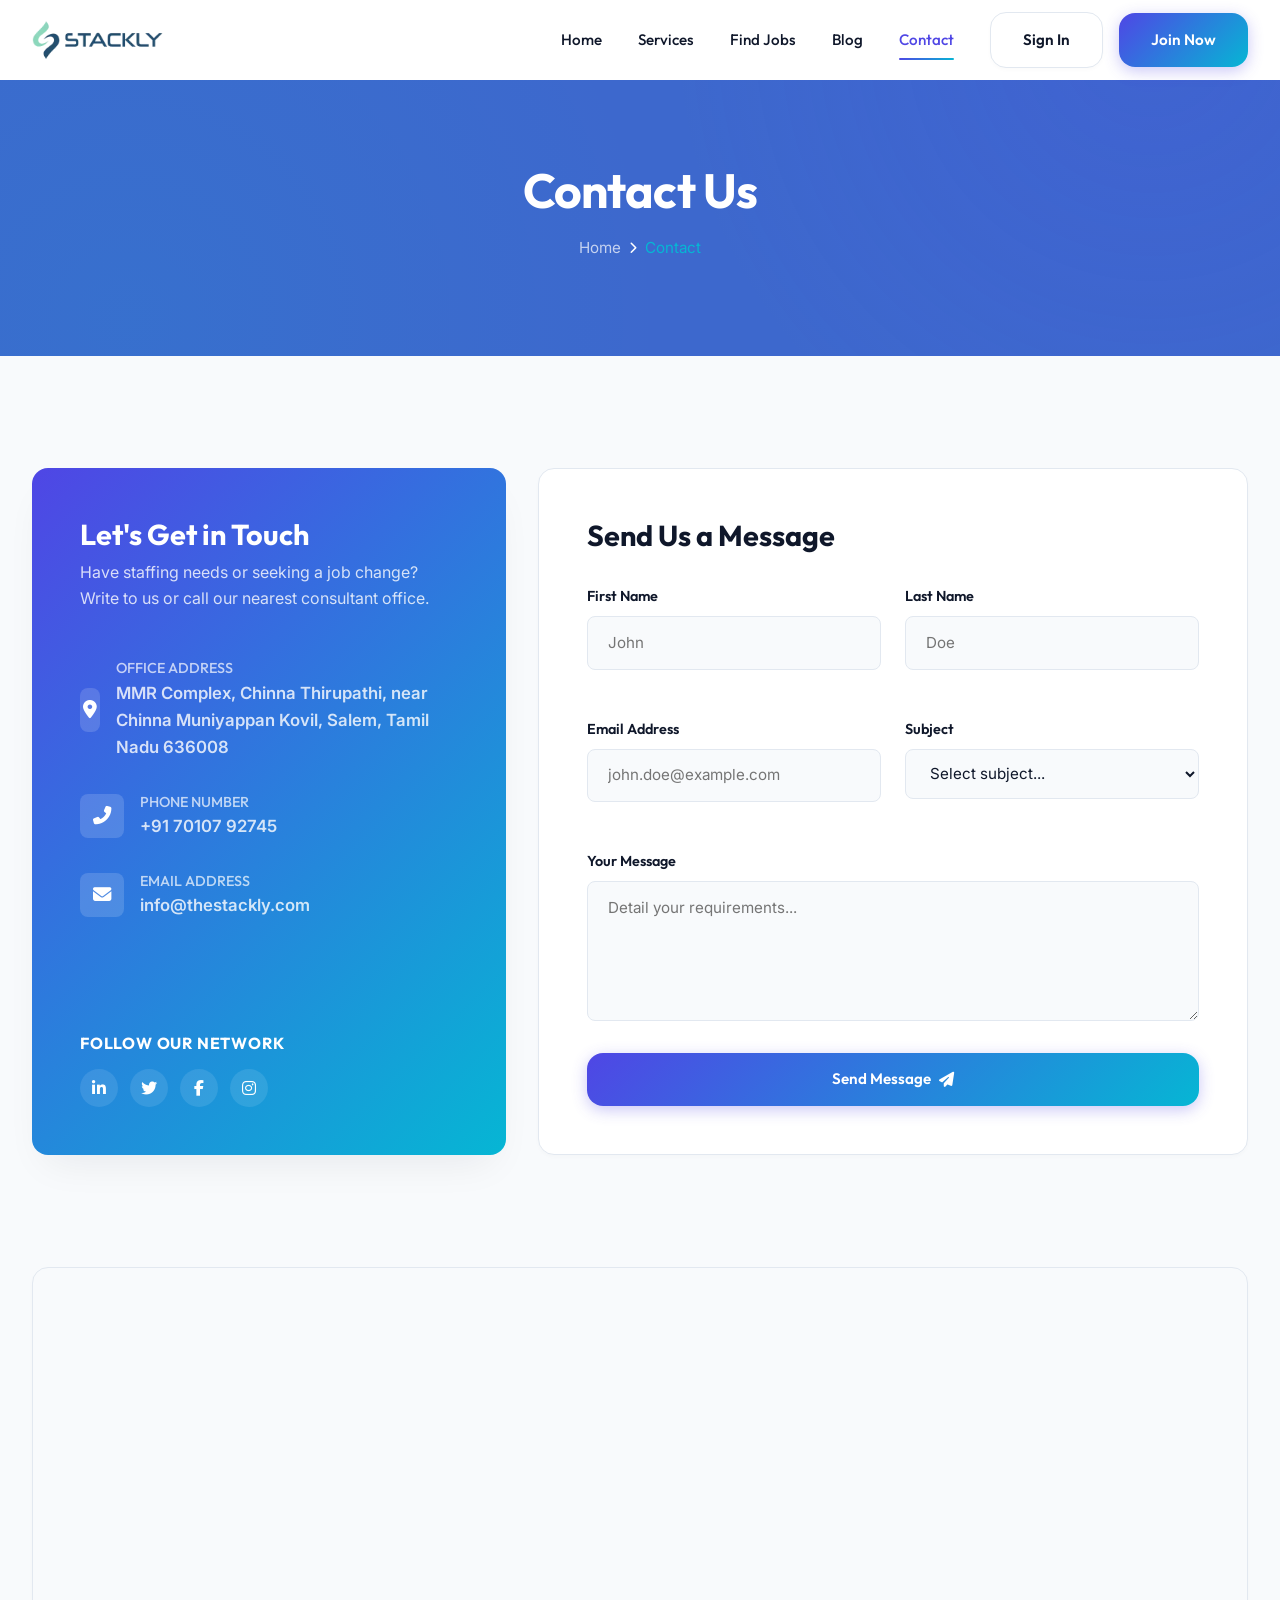
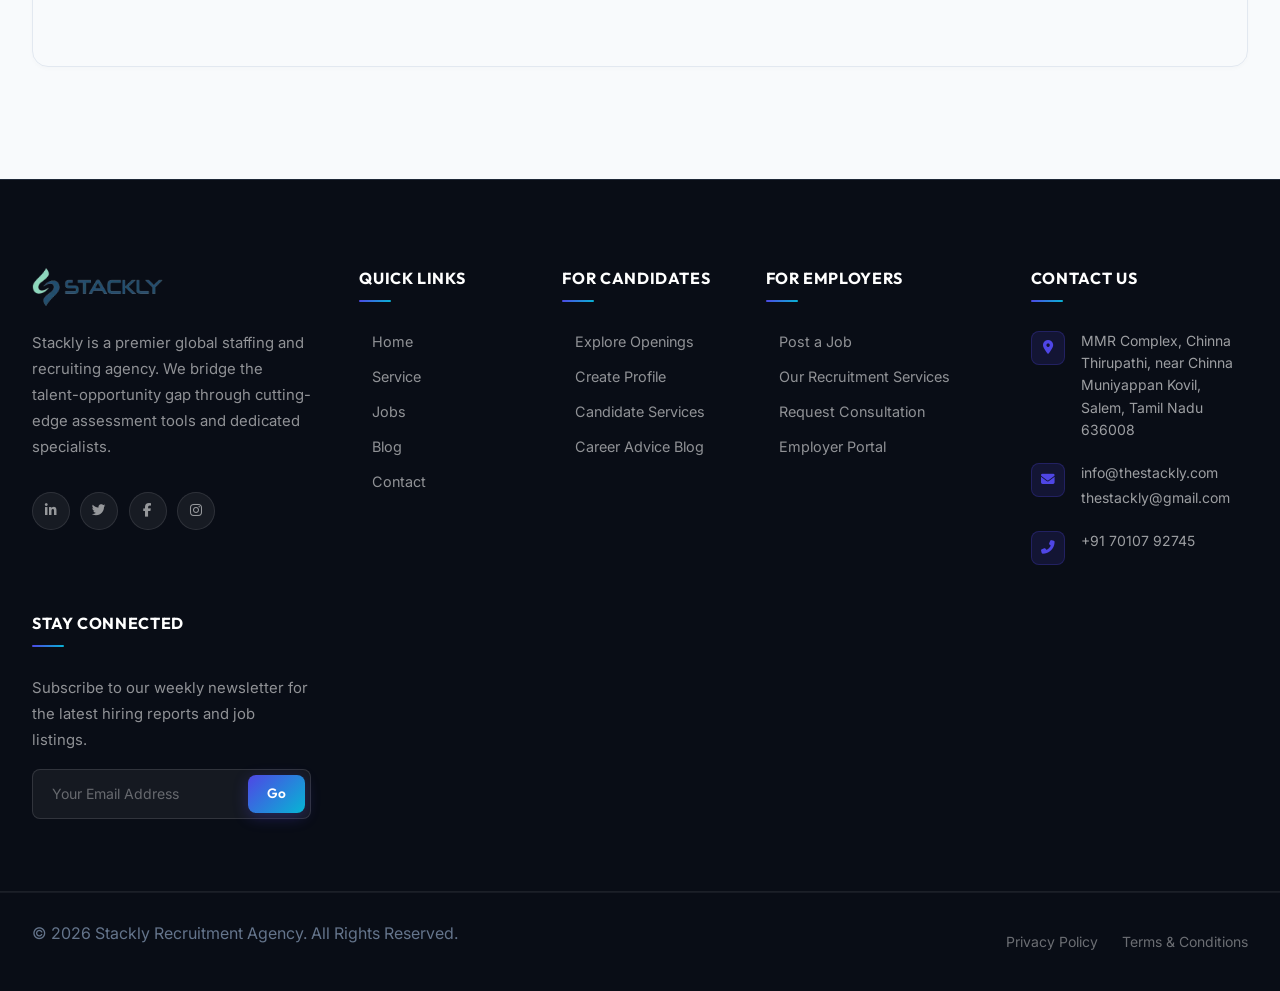
==== commit 41600a91: "Add files via upload" ====
--- a/Contact.html
+++ b/Contact.html
@@ -71,7 +71,7 @@
                                 <i class="fas fa-map-marker-alt"></i>
                                 <div class="contact-info-text">
                                     <h5>Office Address</h5>
-                                    <p>85 Broad Street, Floor 18, New York, NY</p>
+                                    <p>MMR Complex, Chinna Thirupathi, near Chinna Muniyappan Kovil, Salem, Tamil Nadu 636008</p>
                                 </div>
                             </div>
                             
@@ -79,7 +79,7 @@
                                 <i class="fas fa-phone-alt"></i>
                                 <div class="contact-info-text">
                                     <h5>Phone Number</h5>
-                                    <p>+1 (555) 349-2093</p>
+                                    <p>+91 70107 92745</p>
                                 </div>
                             </div>
                             
@@ -87,7 +87,7 @@
                                 <i class="fas fa-envelope"></i>
                                 <div class="contact-info-text">
                                     <h5>Email Address</h5>
-                                    <p>support@stackly.com</p>
+                                    <p>info@thestackly.com</p>
                                 </div>
                             </div>
                         </div>
@@ -156,11 +156,12 @@
     <section class="container reveal reveal-up" style="margin-bottom: 7rem;">
         <div class="map-container">
             <iframe 
-                src="https://www.google.com/maps/embed?pb=!1m18!1m12!1m3!1d3024.4851216514757!2d-74.01358322424858!3d40.70617947139474!2m3!1f0!2f0!3f0!3m2!1i1024!2i768!4f13.1!3m3!1m2!1m3!1d3024.4!2d-74.011!3d40.706!2m3!1f0!2f0!3f0!3m2!1i1024!2i768!4f13.1!5e0!3m2!1sen!2sus!4v1700000000000!5m2!1sen!2sus" 
+                src="https://www.google.com/maps/embed?pb=!1m18!1m12!1m3!1d3912.842543614407!2d78.1394!3d11.6585!2m3!1f0!2f0!3f0!3m2!1i1024!2i768!4f13.1!3m3!1m2!1s0x3babf1a6bc9f2d8f%3A0x400af0f6613e450!2sSalem%2C%20Tamil%20Nadu%2C%20India!5e0!3m2!1sen!2sin!4v1720500000000!5m2!1sen!2sin"
+                allow="fullscreen"
                 allowfullscreen="" 
                 loading="lazy" 
                 referrerpolicy="no-referrer-when-downgrade"
-                title="Stackly Head Office Map Location">
+                title="Stackly Office - Salem, Tamil Nadu">
             </iframe>
         </div>
     </section>
--- a/css/style.css
+++ b/css/style.css
@@ -12,7 +12,7 @@
     --secondary-hover: #0891b2;
     --secondary-light: rgba(6, 182, 212, 0.1);
     --accent: #f59e0b;
-    
+
     /* Light Mode Colors */
     --bg-main: #f8fafc;
     --bg-card: #ffffff;
@@ -20,39 +20,39 @@
     --text-main: #0f172a;
     --text-muted: #64748b;
     --border-color: #e2e8f0;
-    
+
     /* Dark Mode Colors (For specific sections/cards or future toggle) */
     --dark-bg: #090d16;
     --dark-card: #111827;
     --dark-border: #1f2937;
-    
+
     /* Gradients */
     --gradient-primary: linear-gradient(135deg, #4f46e5 0%, #06b6d4 100%);
     --gradient-hover: linear-gradient(135deg, #06b6d4 0%, #4f46e5 100%);
     --gradient-dark: linear-gradient(180deg, #090d16 0%, #111827 100%);
     --gradient-soft: linear-gradient(135deg, rgba(79, 70, 229, 0.05) 0%, rgba(6, 182, 212, 0.05) 100%);
-    
+
     /* Shadows */
     --shadow-sm: 0 2px 4px rgba(0, 0, 0, 0.02);
     --shadow-md: 0 10px 25px -5px rgba(0, 0, 0, 0.04), 0 8px 10px -6px rgba(0, 0, 0, 0.04);
     --shadow-lg: 0 20px 40px -15px rgba(15, 23, 42, 0.08);
     --shadow-glow: 0 0 25px rgba(79, 70, 229, 0.15);
-    
+
     /* Typography */
     --font-heading: 'Outfit', sans-serif;
     --font-body: 'Inter', sans-serif;
-    
+
     /* Transitions */
     --transition-fast: 0.2s cubic-bezier(0.4, 0, 0.2, 1);
     --transition-normal: 0.4s cubic-bezier(0.4, 0, 0.2, 1);
     --transition-slow: 0.6s cubic-bezier(0.4, 0, 0.2, 1);
-    
+
     /* Radius */
     --radius-sm: 8px;
     --radius-md: 16px;
     --radius-lg: 24px;
     --radius-full: 9999px;
-    
+
     /* Layout */
     --header-height: 80px;
     --container-width: 1280px;
@@ -70,7 +70,9 @@
 /* ==========================================================================
    RESET & BASE STYLES
    ========================================================================== */
-*, *::before, *::after {
+*,
+*::before,
+*::after {
     box-sizing: border-box;
     margin: 0;
     padding: 0;
@@ -80,6 +82,7 @@
     scroll-behavior: smooth;
     font-size: 16px;
     -webkit-text-size-adjust: 100%;
+    overflow-x: hidden;
 }
 
 body {
@@ -88,6 +91,7 @@
     font-family: var(--font-body);
     line-height: 1.6;
     overflow-x: hidden;
+    width: 100%;
     transition: background-color var(--transition-normal), color var(--transition-normal);
 }
 
@@ -103,11 +107,15 @@
     display: block;
 }
 
-ul, ol {
+ul,
+ol {
     list-style: none;
 }
 
-button, input, textarea, select {
+button,
+input,
+textarea,
+select {
     font: inherit;
     color: inherit;
     background: none;
@@ -123,14 +131,17 @@
 ::-webkit-scrollbar {
     width: 10px;
 }
+
 ::-webkit-scrollbar-track {
     background: var(--bg-main);
 }
+
 ::-webkit-scrollbar-thumb {
     background: var(--border-color);
     border-radius: var(--radius-full);
     border: 3px solid var(--bg-main);
 }
+
 ::-webkit-scrollbar-thumb:hover {
     background: var(--text-muted);
 }
@@ -138,19 +149,43 @@
 /* ==========================================================================
    TYPOGRAPHY
    ========================================================================== */
-h1, h2, h3, h4, h5, h6 {
+h1,
+h2,
+h3,
+h4,
+h5,
+h6 {
     font-family: var(--font-heading);
     font-weight: 700;
     line-height: 1.25;
     color: var(--text-main);
 }
 
-h1 { font-size: 3.5rem; letter-spacing: -0.02em; }
-h2 { font-size: 2.5rem; letter-spacing: -0.01em; }
-h3 { font-size: 1.8rem; }
-h4 { font-size: 1.4rem; }
-h5 { font-size: 1.15rem; }
-h6 { font-size: 1rem; }
+h1 {
+    font-size: 3.5rem;
+    letter-spacing: -0.02em;
+}
+
+h2 {
+    font-size: 2.5rem;
+    letter-spacing: -0.01em;
+}
+
+h3 {
+    font-size: 1.8rem;
+}
+
+h4 {
+    font-size: 1.4rem;
+}
+
+h5 {
+    font-size: 1.15rem;
+}
+
+h6 {
+    font-size: 1rem;
+}
 
 p {
     color: var(--text-muted);
@@ -173,6 +208,7 @@
     max-width: var(--container-width);
     margin: 0 auto;
     padding: 0 2rem;
+    box-sizing: border-box;
 }
 
 .grid {
@@ -180,33 +216,80 @@
     gap: 2rem;
 }
 
-.grid-2 { grid-template-columns: repeat(2, 1fr); }
-.grid-3 { grid-template-columns: repeat(3, 1fr); }
-.grid-4 { grid-template-columns: repeat(4, 1fr); }
-.grid-5 { grid-template-columns: repeat(5, 1fr); }
+.grid-2 {
+    grid-template-columns: repeat(2, 1fr);
+}
+
+.grid-3 {
+    grid-template-columns: repeat(3, 1fr);
+}
+
+.grid-4 {
+    grid-template-columns: repeat(4, 1fr);
+}
+
+.grid-5 {
+    grid-template-columns: repeat(5, 1fr);
+}
 
 /* Global Responsive Grid Behaviors */
 @media (max-width: 991px) {
-    .grid-3 { grid-template-columns: repeat(2, 1fr); }
-    .grid-4 { grid-template-columns: repeat(2, 1fr); }
-    .grid-5 { grid-template-columns: repeat(3, 1fr); }
-    
-    /* Force inline-styled grids (sidebars, dashboard panels) to stack on tablet/mobile */
+    .grid-3 {
+        grid-template-columns: repeat(2, 1fr);
+    }
+
+    .grid-4 {
+        grid-template-columns: repeat(2, 1fr);
+    }
+
+    .grid-5 {
+        grid-template-columns: repeat(3, 1fr);
+    }
+
+    /* Force inline-styled sidebar grids (Blog, Project) to stack on tablet */
+    .grid[style*="340px"],
+    .grid[style*="320px"] {
+        grid-template-columns: 1fr !important;
+    }
+}
+
+@media (max-width: 768px) {
+    .grid-2 {
+        grid-template-columns: 1fr;
+    }
+
+    .grid-3 {
+        grid-template-columns: 1fr;
+    }
+
+    .grid-4 {
+        grid-template-columns: 1fr;
+    }
+
+    .grid-5 {
+        grid-template-columns: repeat(2, 1fr);
+    }
+
+    /* Collapse ALL inline grids on mobile */
     .grid[style*="grid-template-columns"] {
         grid-template-columns: 1fr !important;
     }
-}
-
-@media (max-width: 768px) {
-    .grid-2 { grid-template-columns: 1fr; }
-    .grid-3 { grid-template-columns: 1fr; }
-    .grid-4 { grid-template-columns: 1fr; }
-    .grid-5 { grid-template-columns: repeat(2, 1fr); }
+
+    /* Dashboard inner grids */
+    .dashboard-section .grid,
+    .dashboard-main .grid {
+        grid-template-columns: 1fr !important;
+    }
 }
 
 @media (max-width: 480px) {
-    .grid-5 { grid-template-columns: 1fr; }
-    .container { padding: 0 1.25rem; }
+    .grid-5 {
+        grid-template-columns: 1fr;
+    }
+
+    .container {
+        padding: 0 1.25rem;
+    }
 }
 
 /* Footer-specific proportioned 5-column grid */
@@ -217,6 +300,27 @@
     align-items: flex-start;
 }
 
+@media (max-width: 1024px) {
+    .footer-grid {
+        grid-template-columns: repeat(3, 1fr);
+        gap: 2rem;
+    }
+}
+
+@media (max-width: 768px) {
+    .footer-grid {
+        grid-template-columns: repeat(2, 1fr);
+        gap: 2rem;
+    }
+}
+
+@media (max-width: 480px) {
+    .footer-grid {
+        grid-template-columns: 1fr;
+        gap: 1.5rem;
+    }
+}
+
 .flex {
     display: flex;
     align-items: center;
@@ -233,7 +337,9 @@
     padding: 7rem 0;
 }
 
-.text-center { text-align: center; }
+.text-center {
+    text-align: center;
+}
 
 .section-header {
     max-width: 600px;
@@ -337,10 +443,25 @@
     gap: 0.35rem;
 }
 
-.badge-primary { background-color: var(--primary-light); color: var(--primary); }
-.badge-secondary { background-color: var(--secondary-light); color: var(--secondary); }
-.badge-success { background-color: rgba(16, 185, 129, 0.1); color: #10b981; }
-.badge-warning { background-color: rgba(245, 158, 11, 0.1); color: #f59e0b; }
+.badge-primary {
+    background-color: var(--primary-light);
+    color: var(--primary);
+}
+
+.badge-secondary {
+    background-color: var(--secondary-light);
+    color: var(--secondary);
+}
+
+.badge-success {
+    background-color: rgba(16, 185, 129, 0.1);
+    color: #10b981;
+}
+
+.badge-warning {
+    background-color: rgba(245, 158, 11, 0.1);
+    color: #f59e0b;
+}
 
 /* ==========================================================================
    HEADER & NAVIGATION
@@ -351,7 +472,7 @@
     left: 0;
     width: 100%;
     height: var(--header-height);
-    background-color: transparent;
+    background-color: white;
     z-index: 1000;
     transition: all var(--transition-normal);
 }
@@ -403,11 +524,13 @@
     border-radius: var(--radius-full);
 }
 
-.nav-link:hover, .nav-link.active {
+.nav-link:hover,
+.nav-link.active {
     color: var(--primary);
 }
 
-.nav-link:hover::after, .nav-link.active::after {
+.nav-link:hover::after,
+.nav-link.active::after {
     width: 100%;
 }
 
@@ -419,52 +542,158 @@
 
 .mobile-nav-toggle {
     display: none;
-    font-size: 1.5rem;
+    font-size: 1.4rem;
     color: var(--text-main);
-}
-
-/* Mobile Dropdown Styling */
+    background: none;
+    border: none;
+    cursor: pointer;
+    padding: 0.5rem;
+    border-radius: var(--radius-sm);
+    line-height: 1;
+    flex-shrink: 0;
+}
+
+/* =============================================
+   MOBILE NAVIGATION — max-width: 991px
+   ============================================= */
 @media (max-width: 991px) {
     .mobile-nav-toggle {
-        display: block;
-    }
-    
+        display: flex;
+        align-items: center;
+        justify-content: center;
+    }
+
+    .header .container {
+        padding: 0 1.25rem;
+        gap: 0;
+    }
+
     .nav-menu {
         position: fixed;
         top: var(--header-height);
-        left: -100%;
+        left: 0;
         width: 100%;
         height: calc(100vh - var(--header-height));
         background-color: var(--bg-card);
         flex-direction: column;
         align-items: stretch;
-        padding: 2rem;
-        gap: 1.5rem;
+        padding: 2rem 1.5rem;
+        gap: 0.5rem;
         box-shadow: var(--shadow-lg);
-        transition: left var(--transition-normal);
+        transition: transform var(--transition-normal), opacity var(--transition-normal), visibility var(--transition-normal);
         overflow-y: auto;
-    }
-    
+        overflow-x: hidden;
+        transform: translateY(-8px);
+        opacity: 0;
+        visibility: hidden;
+        pointer-events: none;
+        z-index: 999;
+    }
+
     .nav-menu.active {
-        left: 0;
-    }
-    
+        transform: translateY(0);
+        opacity: 1;
+        visibility: visible;
+        pointer-events: all;
+    }
+
     .nav-menu .nav-link {
-        font-size: 1.15rem;
+        font-size: 1.1rem;
         border-bottom: 1px solid var(--border-color);
-        padding-bottom: 0.75rem;
-    }
-    
+        padding: 0.85rem 0;
+        width: 100%;
+    }
+
     .nav-actions {
         width: 100%;
         flex-direction: column;
         margin-top: 1rem;
-    }
-    
+        gap: 0.75rem;
+    }
+
     .nav-actions .btn {
         width: 100%;
-    }
-}
+        text-align: center;
+        justify-content: center;
+    }
+
+    /* Hero section on tablet */
+    .hero-title {
+        font-size: 2.8rem;
+    }
+
+    .section-padding {
+        padding: 5rem 0;
+    }
+}
+
+/* =============================================
+   MOBILE — max-width: 768px
+   ============================================= */
+@media (max-width: 768px) {
+    h1 { font-size: 2.2rem; }
+    h2 { font-size: 1.8rem; }
+    h3 { font-size: 1.4rem; }
+
+    .section-padding {
+        padding: 4rem 0;
+    }
+
+    .section-header {
+        margin-bottom: 2.5rem;
+    }
+
+    .hero {
+        min-height: auto;
+        padding-top: calc(var(--header-height) + 2rem);
+        padding-bottom: 4rem;
+    }
+
+    .hero-title {
+        font-size: 2rem;
+    }
+
+    .hero-image-wrapper {
+        display: none;
+    }
+
+    .inner-hero {
+        padding: 8rem 0 4rem 0;
+    }
+
+    .inner-hero h1 {
+        font-size: 2rem;
+    }
+}
+
+/* =============================================
+   SMALL MOBILE — max-width: 480px
+   ============================================= */
+@media (max-width: 480px) {
+    .container {
+        padding: 0 1rem;
+    }
+
+    .header .container {
+        padding: 0 1rem;
+    }
+
+    h1 { font-size: 1.85rem; }
+    h2 { font-size: 1.6rem; }
+
+    .hero-title {
+        font-size: 1.75rem;
+    }
+
+    .section-padding {
+        padding: 3rem 0;
+    }
+
+    .inner-hero {
+        padding: 7rem 0 3rem 0;
+    }
+}
+
 
 /* ==========================================================================
    HERO SECTIONS
@@ -475,7 +704,7 @@
     display: flex;
     align-items: center;
     background-image: radial-gradient(circle at 80% 20%, rgba(6, 182, 212, 0.08) 0%, transparent 40%),
-                      radial-gradient(circle at 10% 80%, rgba(79, 70, 229, 0.05) 0%, transparent 50%);
+        radial-gradient(circle at 10% 80%, rgba(79, 70, 229, 0.05) 0%, transparent 50%);
     position: relative;
     overflow: hidden;
 }
@@ -562,7 +791,8 @@
     font-size: 1.1rem;
 }
 
-.search-input-group input, .search-input-group select {
+.search-input-group input,
+.search-input-group select {
     width: 100%;
     color: var(--text-main);
     font-size: 0.9rem;
@@ -578,7 +808,7 @@
         padding: 1.5rem;
         gap: 1rem;
     }
-    
+
     .search-input-group {
         border-right: none;
         border-bottom: 1px solid var(--border-color);
@@ -650,9 +880,9 @@
 /* Inner Page Banner Hero */
 .inner-hero {
     padding: 10rem 0 6rem 0;
-    background-color: var(--dark-bg);
+    background-color: rgb(61, 104, 205);
     background-image: radial-gradient(circle at 90% 10%, rgba(79, 70, 229, 0.15) 0%, transparent 40%),
-                      radial-gradient(circle at 10% 90%, rgba(6, 182, 212, 0.1) 0%, transparent 45%);
+        radial-gradient(circle at 10% 90%, rgba(6, 182, 212, 0.1) 0%, transparent 45%);
     color: #ffffff;
     text-align: center;
 }
@@ -733,19 +963,19 @@
         margin-top: -2rem;
         padding: 1.5rem;
     }
-    
+
     .stats-bar .grid {
         grid-template-columns: 1fr 1fr;
     }
-    
+
     .stat-item:nth-child(2) {
         border-right: none;
     }
-    
+
     .stat-item:nth-child(3) {
         margin-top: 1.5rem;
     }
-    
+
     .stat-item:nth-child(4) {
         margin-top: 1.5rem;
         border-right: none;
@@ -764,6 +994,9 @@
     transition: all var(--transition-normal);
     position: relative;
     overflow: hidden;
+    display: flex;
+    flex-direction: column;
+    height: 100%;
 }
 
 .service-card::after {
@@ -801,6 +1034,7 @@
 .service-card p {
     margin-bottom: 1.5rem;
     font-size: 0.95rem;
+    flex-grow: 1;
 }
 
 .read-more-link {
@@ -934,7 +1168,8 @@
     transition: all var(--transition-fast);
 }
 
-.filter-btn.active, .filter-btn:hover {
+.filter-btn.active,
+.filter-btn:hover {
     background-color: var(--primary);
     color: #ffffff;
     border-color: var(--primary);
@@ -990,7 +1225,8 @@
     transition: all var(--transition-fast);
 }
 
-.bookmark-btn:hover, .bookmark-btn.active {
+.bookmark-btn:hover,
+.bookmark-btn.active {
     background-color: var(--primary-light);
     color: var(--primary);
 }
@@ -1144,7 +1380,8 @@
     transition: all var(--transition-fast);
 }
 
-.pagination-item:hover, .pagination-item.active {
+.pagination-item:hover,
+.pagination-item.active {
     background-color: var(--primary);
     color: #ffffff;
     border-color: var(--primary);
@@ -1160,7 +1397,8 @@
     overflow: hidden;
 }
 
-.process-section .section-title, .process-section h3 {
+.process-section .section-title,
+.process-section h3 {
     color: #ffffff;
 }
 
@@ -1217,11 +1455,11 @@
     .process-step-line {
         display: none;
     }
-    
+
     .process-step {
         margin-bottom: 2.5rem;
     }
-    
+
     .process-step:last-child {
         margin-bottom: 0;
     }
@@ -1238,6 +1476,9 @@
     box-shadow: var(--shadow-sm);
     position: relative;
     transition: all var(--transition-normal);
+    display: flex;
+    flex-direction: column;
+    height: 100%;
 }
 
 .testimonial-quote-icon {
@@ -1259,6 +1500,7 @@
     color: var(--text-main);
     line-height: 1.7;
     margin-bottom: 2rem;
+    flex-grow: 1;
 }
 
 .testimonial-author {
@@ -1296,6 +1538,9 @@
     overflow: hidden;
     box-shadow: var(--shadow-sm);
     transition: all var(--transition-normal);
+    display: flex;
+    flex-direction: column;
+    height: 100%;
 }
 
 .blog-img-box {
@@ -1326,6 +1571,9 @@
 
 .blog-content {
     padding: 2rem;
+    display: flex;
+    flex-direction: column;
+    flex-grow: 1;
 }
 
 .blog-meta {
@@ -1353,6 +1601,7 @@
 .blog-card p {
     font-size: 0.95rem;
     margin-bottom: 1.5rem;
+    flex-grow: 1;
 }
 
 .blog-card:hover {
@@ -1413,7 +1662,8 @@
     justify-content: space-between;
 }
 
-.contact-info-panel h3, .contact-info-panel p {
+.contact-info-panel h3,
+.contact-info-panel p {
     color: #ffffff;
 }
 
@@ -1534,6 +1784,7 @@
     .contact-grid {
         grid-template-columns: 1fr;
     }
+
     .form-group-row {
         grid-template-columns: 1fr;
         gap: 0;
@@ -1568,7 +1819,7 @@
 .auth-banner-panel {
     background: var(--gradient-primary);
     background-image: radial-gradient(circle at 10% 20%, rgba(6, 182, 212, 0.25) 0%, transparent 50%),
-                      radial-gradient(circle at 80% 80%, rgba(79, 70, 229, 0.3) 0%, transparent 60%);
+        radial-gradient(circle at 80% 80%, rgba(79, 70, 229, 0.3) 0%, transparent 60%);
     color: #ffffff;
     display: flex;
     flex-direction: column;
@@ -1689,7 +1940,8 @@
     color: var(--text-muted);
 }
 
-.divider-text::before, .divider-text::after {
+.divider-text::before,
+.divider-text::after {
     content: '';
     position: absolute;
     top: 50%;
@@ -1698,8 +1950,13 @@
     background-color: var(--border-color);
 }
 
-.divider-text::before { left: 0; }
-.divider-text::after { right: 0; }
+.divider-text::before {
+    left: 0;
+}
+
+.divider-text::after {
+    right: 0;
+}
 
 .auth-footer {
     margin-top: 2rem;
@@ -1720,9 +1977,11 @@
     .auth-wrapper {
         grid-template-columns: 1fr;
     }
+
     .auth-banner-panel {
         display: none;
     }
+
     .auth-form-panel {
         padding: 3rem 1.5rem;
     }
@@ -1785,7 +2044,8 @@
     font-size: 1.15rem;
 }
 
-.sidebar-link:hover, .sidebar-link.active {
+.sidebar-link:hover,
+.sidebar-link.active {
     background-color: var(--primary);
     color: #ffffff;
 }
@@ -1889,10 +2149,25 @@
     font-size: 1.5rem;
 }
 
-.stat-card-icon.primary { background-color: var(--primary-light); color: var(--primary); }
-.stat-card-icon.secondary { background-color: var(--secondary-light); color: var(--secondary); }
-.stat-card-icon.success { background-color: rgba(16, 185, 129, 0.1); color: #10b981; }
-.stat-card-icon.warning { background-color: rgba(245, 158, 11, 0.1); color: #f59e0b; }
+.stat-card-icon.primary {
+    background-color: var(--primary-light);
+    color: var(--primary);
+}
+
+.stat-card-icon.secondary {
+    background-color: var(--secondary-light);
+    color: var(--secondary);
+}
+
+.stat-card-icon.success {
+    background-color: rgba(16, 185, 129, 0.1);
+    color: #10b981;
+}
+
+.stat-card-icon.warning {
+    background-color: rgba(245, 158, 11, 0.1);
+    color: #f59e0b;
+}
 
 /* Dashboard Card Content Panels */
 .dashboard-panel {
@@ -1986,19 +2261,78 @@
     .dashboard-layout {
         grid-template-columns: 1fr;
     }
-    
+
     .dashboard-sidebar {
-        left: -280px;
-    }
-    
+        left: -300px;
+        box-shadow: none;
+    }
+
     .dashboard-sidebar.active {
         left: 0;
-    }
-    
+        box-shadow: 10px 0 40px rgba(0, 0, 0, 0.3);
+    }
+
     .dashboard-main {
         margin-left: 0;
-        padding: 1.5rem;
-    }
+        padding: 1.25rem 1rem;
+    }
+
+    /* Always show hamburger toggle on mobile */
+    .dashboard-nav-toggle {
+        display: flex !important;
+        align-items: center;
+        justify-content: center;
+        flex-shrink: 0;
+    }
+
+    /* Overlay backdrop when sidebar is open */
+    .sidebar-overlay {
+        display: block !important;
+    }
+
+    /* Topbar responsive stacking */
+    .dashboard-topbar {
+        gap: 1rem;
+        flex-wrap: wrap;
+        padding-bottom: 1.25rem;
+        margin-bottom: 1.5rem;
+    }
+
+    .dashboard-welcome h2 {
+        font-size: 1.3rem;
+    }
+
+    .dashboard-user-info {
+        display: none;
+    }
+
+    /* Stack stats grid nicely on mobile */
+    .stats-card-grid {
+        grid-template-columns: repeat(2, 1fr);
+        gap: 1rem;
+        margin-bottom: 1.5rem;
+    }
+}
+
+@media (max-width: 480px) {
+    .stats-card-grid {
+        grid-template-columns: 1fr;
+    }
+
+    .dashboard-main {
+        padding: 1rem 0.75rem;
+    }
+}
+
+/* Sidebar overlay backdrop */
+.sidebar-overlay {
+    display: none;
+    position: fixed;
+    inset: 0;
+    background-color: rgba(0, 0, 0, 0.55);
+    z-index: 99;
+    backdrop-filter: blur(2px);
+    cursor: pointer;
 }
 
 /* ==========================================================================
@@ -2234,7 +2568,7 @@
         gap: 2.5rem;
     }
 
-    .footer-grid > div:nth-child(1) {
+    .footer-grid>div:nth-child(1) {
         grid-column: 1 / -1;
     }
 
@@ -2249,7 +2583,7 @@
         gap: 2rem;
     }
 
-    .footer-grid > div:nth-child(1) {
+    .footer-grid>div:nth-child(1) {
         grid-column: 1 / -1;
     }
 
@@ -2282,20 +2616,43 @@
    ANIMATIONS & REVEAL ON SCROLL
    ========================================================================== */
 @keyframes float {
-    0% { transform: translateY(0px); }
-    50% { transform: translateY(-12px); }
-    100% { transform: translateY(0px); }
+    0% {
+        transform: translateY(0px);
+    }
+
+    50% {
+        transform: translateY(-12px);
+    }
+
+    100% {
+        transform: translateY(0px);
+    }
 }
 
 @keyframes float-opposite {
-    0% { transform: translateY(0px); }
-    50% { transform: translateY(12px); }
-    100% { transform: translateY(0px); }
+    0% {
+        transform: translateY(0px);
+    }
+
+    50% {
+        transform: translateY(12px);
+    }
+
+    100% {
+        transform: translateY(0px);
+    }
 }
 
 @keyframes pulse {
-    0% { transform: scale(1); opacity: 1; }
-    100% { transform: scale(2.2); opacity: 0; }
+    0% {
+        transform: scale(1);
+        opacity: 1;
+    }
+
+    100% {
+        transform: scale(2.2);
+        opacity: 0;
+    }
 }
 
 /* Reveal classes */
@@ -2443,7 +2800,8 @@
     text-align: center;
 }
 
-.sidebar-link:hover, .sidebar-link.active {
+.sidebar-link:hover,
+.sidebar-link.active {
     background-color: rgba(255, 255, 255, 0.1);
     color: #ffffff;
 }
@@ -2524,7 +2882,8 @@
     border-collapse: collapse;
 }
 
-.dashboard-table th, .dashboard-table td {
+.dashboard-table th,
+.dashboard-table td {
     padding: 1rem;
     text-align: left;
     border-bottom: 1px solid var(--border-color);
@@ -2542,10 +2901,21 @@
    ========================================================================== */
 
 /* Staggered Reveals */
-.delay-1 { animation-delay: 0.1s; }
-.delay-2 { animation-delay: 0.2s; }
-.delay-3 { animation-delay: 0.3s; }
-.delay-4 { animation-delay: 0.4s; }
+.delay-1 {
+    animation-delay: 0.1s;
+}
+
+.delay-2 {
+    animation-delay: 0.2s;
+}
+
+.delay-3 {
+    animation-delay: 0.3s;
+}
+
+.delay-4 {
+    animation-delay: 0.4s;
+}
 
 /* Progress Bars */
 .progress-container {
@@ -2565,8 +2935,13 @@
     transition: width 1.5s cubic-bezier(0.4, 0, 0.2, 1);
 }
 
-.progress-bar.success { background: linear-gradient(135deg, #10b981 0%, #059669 100%); }
-.progress-bar.warning { background: linear-gradient(135deg, #f59e0b 0%, #d97706 100%); }
+.progress-bar.success {
+    background: linear-gradient(135deg, #10b981 0%, #059669 100%);
+}
+
+.progress-bar.warning {
+    background: linear-gradient(135deg, #f59e0b 0%, #d97706 100%);
+}
 
 /* Timeline Widget */
 .timeline {
@@ -2604,8 +2979,15 @@
     box-shadow: 0 0 0 3px var(--primary-light);
 }
 
-.timeline-marker.success { background-color: #10b981; box-shadow: 0 0 0 3px rgba(16, 185, 129, 0.1); }
-.timeline-marker.warning { background-color: #f59e0b; box-shadow: 0 0 0 3px rgba(245, 158, 11, 0.1); }
+.timeline-marker.success {
+    background-color: #10b981;
+    box-shadow: 0 0 0 3px rgba(16, 185, 129, 0.1);
+}
+
+.timeline-marker.warning {
+    background-color: #f59e0b;
+    box-shadow: 0 0 0 3px rgba(245, 158, 11, 0.1);
+}
 
 .timeline-content h5 {
     font-size: 0.95rem;
@@ -2703,7 +3085,8 @@
     border-radius: 4px 4px 0 0;
     position: relative;
     transition: height 1.5s cubic-bezier(0.4, 0, 0.2, 1);
-    height: 0; /* Animated via inline style */
+    height: 0;
+    /* Animated via inline style */
 }
 
 .chart-bar.active {
@@ -2770,3 +3153,176 @@
 .footer-contact-text a:hover {
     color: var(--secondary);
 }
+
+/* ==========================================================================
+   GLOBAL MOBILE OVERFLOW & ALIGNMENT FIXES
+   ========================================================================== */
+
+/* Ensure all sections don't cause horizontal scroll */
+section, header, footer, main, nav, aside {
+    max-width: 100%;
+}
+
+/* Ensure all images are responsive */
+img {
+    max-width: 100%;
+    height: auto;
+}
+
+@media (max-width: 991px) {
+    /* Hide floating hero cards on tablet that can overflow */
+    .floating-card {
+        display: none;
+    }
+
+    /* Make about image full-width on tablet */
+    .about-image-grid {
+        padding-right: 0;
+        padding-bottom: 0;
+    }
+
+    .about-img-1 {
+        width: 100%;
+    }
+
+    .about-badge {
+        position: static;
+        display: inline-flex;
+        align-items: center;
+        gap: 1rem;
+        margin-top: 1.5rem;
+    }
+
+    /* Hide process connector line on tablet (it looks bad) */
+    .process-step-line {
+        display: none;
+    }
+
+    /* Job sidebar on tablet goes to bottom */
+    .project-layout {
+        grid-template-columns: 1fr !important;
+    }
+}
+
+@media (max-width: 768px) {
+    /* Clamp large hero title to fit screen */
+    .hero-title {
+        font-size: clamp(1.75rem, 6vw, 2.5rem);
+    }
+
+    /* Contact grid single column */
+    .contact-grid {
+        grid-template-columns: 1fr !important;
+    }
+
+    /* Auth wrapper single column */
+    .auth-wrapper {
+        grid-template-columns: 1fr;
+    }
+
+    .auth-banner-panel {
+        display: none;
+    }
+
+    /* Make stats bar not pull negative margin on small screens */
+    .stats-bar {
+        margin-top: 2rem;
+        border-radius: var(--radius-md);
+    }
+
+    /* Fix footer bottom bar wrapping */
+    .footer-bottom .container {
+        flex-direction: column;
+        gap: 0.75rem;
+        text-align: center;
+    }
+
+    .footer-bottom-links {
+        justify-content: center;
+    }
+
+    /* Prevent long text from breaking out of cards */
+    .job-card, .service-card, .blog-card, .testimonial-card {
+        word-break: break-word;
+    }
+
+    /* Make service card padding smaller */
+    .service-card {
+        padding: 1.75rem;
+    }
+
+    /* Collapse process steps */
+    .process-step-container > .grid {
+        grid-template-columns: 1fr !important;
+    }
+
+    /* Fix inner hero to not be too tall */
+    .inner-hero {
+        padding: 7rem 0 3.5rem 0;
+    }
+
+    /* Section padding responsive */
+    .section-padding {
+        padding: 4rem 0;
+    }
+}
+
+@media (max-width: 480px) {
+    /* Tighter padding on very small screens */
+    .service-card {
+        padding: 1.5rem;
+    }
+
+    .testimonial-card {
+        padding: 1.75rem;
+    }
+
+    .blog-content {
+        padding: 1.5rem;
+    }
+
+    .contact-form-panel {
+        padding: 1.75rem;
+    }
+
+    /* Fix job-card padding */
+    .job-card {
+        padding: 1.5rem;
+    }
+
+    /* Process steps single col */
+    .process-step {
+        padding: 1rem;
+    }
+
+    /* Clamp heading in inner hero */
+    .inner-hero h1 {
+        font-size: clamp(1.5rem, 7vw, 2rem);
+    }
+
+    /* Section header */
+    .section-title {
+        font-size: clamp(1.4rem, 5vw, 1.8rem);
+    }
+
+    /* Stats number smaller */
+    .stat-num {
+        font-size: 2.2rem;
+    }
+
+    /* Dashboard topbar responsive */
+    .dashboard-topbar {
+        flex-wrap: wrap;
+        gap: 0.75rem;
+    }
+
+    /* Filter tabs on mobile */
+    .filter-tabs {
+        gap: 0.5rem;
+    }
+
+    .filter-btn {
+        padding: 0.5rem 1rem;
+        font-size: 0.85rem;
+    }
+}
